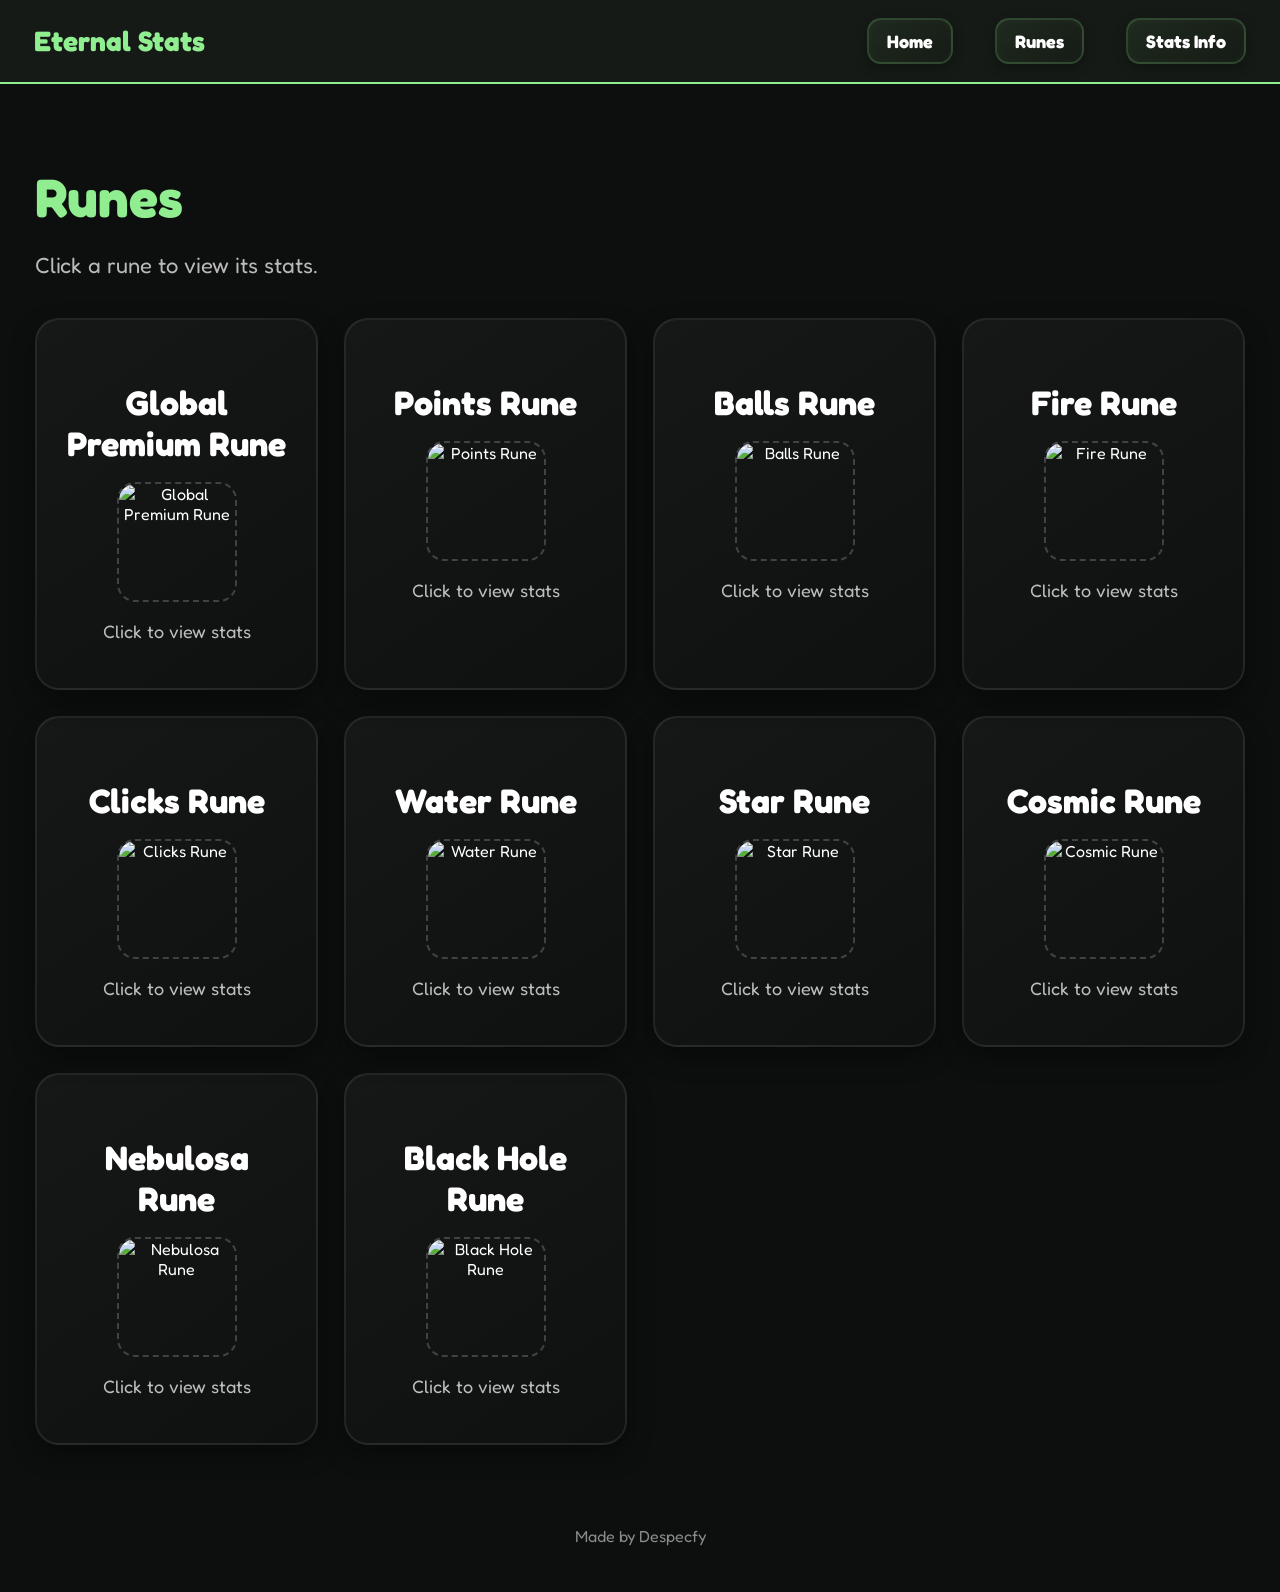
==== runes.html @ 2cad55cd "Update runes.html" ====
<!DOCTYPE html>
<html lang="en">
<head>
  <meta charset="UTF-8">
  <title>Eternal Stats Runes</title>
  <link href="https://fonts.googleapis.com/css2?family=Fredoka:wght@500;600;700;800;900&display=swap" rel="stylesheet">
  <link rel="stylesheet" href="style.css">
</head>
<body>

<header class="topbar">
  <h1>Eternal Stats</h1>
  <nav class="nav-buttons">
  <a href="index.html">Home</a>
  <a href="runes.html">Runes</a>
  <a href="stats-info.html">Stats Info</a>
</nav>
</header>

<section class="page">
  <h2>Runes</h2>
  <p>Click a rune to view its stats.</p>

  <div class="rune-grid" id="runeGrid"></div>
</section>

<div id="popup" class="popup">
  <div class="popup-box">
    <button onclick="closeRune()">×</button>
    <h2 id="popup-title">Rune</h2>

    <div class="stats-grid" id="statsGrid"></div>
  </div>
</div>

<script>
const runes = [
  { name: "Global Premium Rune" },
  { name: "Points Rune" },
  { name: "Balls Rune" },
  { name: "Fire Rune" },
  { name: "Clicks Rune" },
  { name: "Water Rune" },
  { name: "Star Rune" },
  { name: "Cosmic Rune" },
  { name: "Nebulosa Rune" },
  { name: "Black Hole Rune" },
];

const runeData = {
  1: [
  { name: "Gilded Spark", chance: "1 in 1", owned: "INF", color: "#c8c08f", stats: [["xINF","Exp"],["xINF","Points"]] },

  { name: "Royal Seal", chance: "1 in 10", owned: "INF", color: "#97c48f", stats: [["xINF","Balls"],["xINF","Exp"],["xINF","Points"]] },

  { name: "Velvet Pass", chance: "1 in 55", owned: "Rune Luck Maxed at 100 Runes", color: "#c79ac7", stats: [["xINF","Balls"],["xINF","Exp"],["xINF","Points"],["x1.5","Rune Luck"]] },

  { name: "Sovereign Crest", chance: "1 in 750", owned: "Rune Bulk/Luck Maxed at 134 Runes", color: "#7d96c9", stats: [["xINF","Exp"],["x3","Rune Bulk"],["x3","Rune Luck"]] },

  { name: "Imperial Vault", chance: "1 in 2.5k", owned: "Rune Bulk/Luck Maxed at 40 Runes", color: "#c9bd45", stats: [["x3","Rune Bulk"],["x3","Rune Luck"]] },

  { name: "Eternal Patron", chance: "1 in 10k", owned: "Rune Bulk/Luck Maxed at 27", color: "#c93d3d", stats: [["x5","Rune Bulk"],["+3","Rune Clone"],["x5","Rune Luck"],["x1.5","Rune Speed"]] }
],
  
  2: [
    { name: "Point Prism", chance: "1 in 2", owned: "Maxed at 2k Runes", color: "#c9b987", stats: [["x5","Exp"],["x5","Points"]] },
    { name: "Score Core", chance: "1 in 50", owned: "Maxed at 1.7k Runes", color: "#78c47a", stats: [["x6","Exp"],["x6","Points"]] },
    { name: "Pulse Token", chance: "1 in 200", owned: "Maxed at 1.5k Runes", color: "#6799c9", stats: [["x2","Balls"],["x7","Exp"],["x7","Points"]] },
    { name: "Mind Shard", chance: "1 in 1k", owned: "Maxed at 1.4k Runes", color: "#a961c9", stats: [["x3","Balls"],["x8","Exp"],["x8","Points"]] },
    { name: "Echo Point", chance: "1 in 5k", owned: "Maxed at 3k Runes", color: "#c9bd45", stats: [["x4","Balls"],["x10","Exp"],["x10","Points"]] },
    { name: "Apex Counter", chance: "1 in 75k", owned: "Maxed at 10k Runes", color: "#c84ac4", stats: [["x5","Balls"],["x10","Exp"],["x2","Nebulosa"],["x10","Points"],["x4","Rune Bulk"],["x4","Rune Luck"]] },
    { name: "Eternity Prism", chance: "1 in 5Sp", owned: "Maxed at 108M Runes", color: "#76b7cc", stats: [["x250","Exp"],["x1k","Points"],["x10","Rune Bulk"],["x15","Rune Speed"]] }
  ],

  3: [
    { name: "Sphere Seed", chance: "1 in 2", owned: "Maxed at 4k Runes", color: "#c9b987", stats: [["x5","Balls"],["x5","Exp"],["x5","Points"]] },
    { name: "Orbit Core", chance: "1 in 100", owned: "Maxed at 3k Runes", color: "#78c47a", stats: [["x3","Balls"],["x7","Exp"],["x7","Points"]] },
    { name: "Pulse Orb", chance: "1 in 250", owned: "Maxed at 2.4k Runes", color: "#6799c9", stats: [["x4","Balls"],["x8","Exp"],["x8","Points"]] },
    { name: "Nova Marble", chance: "1 in 1k", owned: "Maxed at 2.3k Runes", color: "#a961c9", stats: [["x5","Balls"],["x10","Exp"],["x10","Points"]] },
    { name: "Crown Sphere", chance: "1 in 5k", owned: "Maxed at 2.2k Runes", color: "#c9bd45", stats: [["x6","Balls"],["x12","Exp"],["x2","Fire"],["x12","Points"]] },
    { name: "Infinity Orb", chance: "1 in 750k", owned: "Maxed at 20k Runes", color: "#c84ac4", stats: [["x7","Balls"],["x15","Exp"],["x5","Fire"],["x3","Nebulosa"],["x15","Points"],["x5","Rune Bulk"],["x5","Rune Luck"]] },
    { name: "Omega Sphere", chance: "1 in 100Oc", owned: "Maxed at 63k Runes", color: "#c48ac4", stats: [["x10","Black Hole"],["x10","Cosmic Dust"],["x20","Nebulosa"],["x8","Rarity Bulk"],["x8","Rarity Luck"],["x6","Rarity Speed"],["x4","Rune Bulk"],["x4","Rune Luck"]] }
  ],

  4: [
  { name: "Ember Shard", chance: "1 in 2", owned: "Maxed at 4k Runes", color: "#c9a977", stats: [["x2","Balls"],["x5","Exp"],["x2","Fire"],["x5","Points"]] },

  { name: "Ashen Core", chance: "1 in 100", owned: "Maxed at 3k Runes", color: "#c7896d", stats: [["x3","Balls"],["x7","Exp"],["x4","Fire"],["x7","Points"]] },

  { name: "Blaze Sigil", chance: "1 in 250", owned: "Maxed at 2.4k Runes", color: "#c96559", stats: [["x4","Balls"],["x8","Exp"],["x5","Fire"],["x8","Points"]] },

  { name: "Cinder Orb", chance: "1 in 1k", owned: "Maxed at 2.3k Runes", color: "#c45050", stats: [["x5","Balls"],["x10","Exp"],["x6","Fire"],["x10","Points"]] },

  { name: "Inferno Crest", chance: "1 in 5k", owned: "Maxed at 2.2k Runes", color: "#c63d3d", stats: [["x6","Balls"],["x12","Exp"],["x7","Fire"],["x12","Points"]] },

  { name: "Phoenix Heart", chance: "1 in 10M", owned: "Maxed at 400k Runes", color: "#c87522", stats: [["x7","Balls"],["x2","Clicks"],["x15","Exp"],["x8","Fire"],["x5","Nebulosa"],["x15","Points"],["x5","Rune Bulk"],["x5","Rune Luck"]] },

  { name: "Everflame Core", chance: "1 in 3No", owned: "Maxed at 63k Runes", color: "#c9bd8f", stats: [["x10","Black Hole"],["x10","Cosmic Dust"],["x20","Nebulosa"],["x8","Rarity Bulk"],["x8","Rarity Luck"],["x6","Rarity Speed"],["x3","Rune Bulk"],["x3","Rune Luck"]] }
],

  5: [
  { name: "Tap Spark", chance: "1 in 2", owned: "Maxed at 4k Runes", color: "#8fc4c9", stats: [["x2","Clicks"],["x5","Exp"],["x5","Points"]] },

  { name: "Rhythm Chip", chance: "1 in 100", owned: "Maxed at 2.5k Runes", color: "#7fb2c9", stats: [["x2","Click Exp"],["x3","Clicks"],["x6","Exp"],["x6","Points"]] },

  { name: "Combo Sigil", chance: "1 in 250", owned: "Maxed at 2k Runes", color: "#7199c9", stats: [["x3","Click Exp"],["x4","Clicks"],["x7","Exp"],["x7","Points"]] },

  { name: "Tempo Core", chance: "1 in 1k", owned: "Maxed at 3k Runes", color: "#7b86c6", stats: [["x4","Click Exp"],["x5","Clicks"],["x10","Exp"],["x10","Points"]] },

  { name: "Echo Trigger", chance: "1 in 5k", owned: "Maxed at 4k Runes", color: "#8a6bc9", stats: [["x5","Click Exp"],["x6","Clicks"],["x10","Exp"],["x10","Points"]] },

  { name: "Infinite Switch", chance: "1 in 200M", owned: "Maxed at 22k Runes", color: "#b164c9", stats: [["x7","Click Exp"],["x7","Clicks"],["x12","Exp"],["x4","Nebulosa"],["x12","Points"],["x2","Rarity Luck"],["x3.2","Rune Bulk"],["x3.2","Rune Luck"]] },

  { name: "Chrono Switch", chance: "1 in 100No", owned: "Maxed at 100k Runes", color: "#c58ac1", stats: [["x10","Click Exp"],["x18","Clicks"],["x15","Exp"],["x5","Nebulosa"],["x15","Points"],["x4","Rarity Luck"],["x4","Rune Bulk"],["x4","Rune Luck"],["x8","Stars"]] }
],

  6: [
  { name: "Droplet Seed", chance: "1 in 2", owned: "Maxed at 4k Runes", color: "#9dc9cf", stats: [["x5","Exp"],["x5","Points"],["x2","Water"]] },

  { name: "Tidal Core", chance: "1 in 100", owned: "Maxed at 2.5k Runes", color: "#7eb4c9", stats: [["x6","Exp"],["x6","Points"],["x3","Water"]] },

  { name: "Mist Sigil", chance: "1 in 250", owned: "Maxed at 2k Runes", color: "#77a7cc", stats: [["x7","Exp"],["x7","Points"],["x4","Water"]] },

  { name: "Current Orb", chance: "1 in 1k", owned: "Maxed at 1.8k Runes", color: "#6791c7", stats: [["x10","Exp"],["x10","Points"],["x5","Water"]] },

  { name: "Abyss Crest", chance: "1 in 5k", owned: "Maxed at 900 Runes", color: "#5b7fd6", stats: [["x10","Exp"],["x10","Points"],["x6","Water"]] },

  { name: "Leviathan Heart", chance: "1 in 5B", owned: "Maxed at 600k Runes", color: "#7878cf", stats: [["x5","Cosmic Dust"],["x13","Exp"],["x5","Nebulosa"],["x12","Points"],["x2","Rarity Bulk"],["x2","Rarity Luck"],["x6","Rune Bulk"],["x6","Rune Luck"],["x5","Water"]] },

  { name: "Timeless Crest", chance: "1 in 500Sp", owned: "Maxed at 225k Runes", color: "#b4d0d1", stats: [["x10","Black Hole"],["x10","Cosmic Dust"],["x20","Nebulosa"],["x8","Rarity Bulk"],["x8","Rarity Luck"],["x6","Rarity Speed"],["x10","Rune Bulk"],["x10","Rune Luck"]] }
],

  7: [
  { name: "Stellar Dust", chance: "1 in 2", owned: "Maxed at 4k Runes", color: "#c9c39f", stats: [["x5","Clicks"],["x5","Exp"],["x5","Stars"],["x5","Water"]] },

  { name: "Nova Fragment", chance: "1 in 250", owned: "Maxed at 2.5k Runes", color: "#c7ad78", stats: [["x6","Clicks"],["x6","Exp"],["x6","Points"],["x6","Stars"],["x6","Water"]] },

  { name: "Galaxy Shard", chance: "1 in 1k", owned: "Maxed at 2k Runes", color: "#a4abc9", stats: [["x7","Clicks"],["x7","Exp"],["x7","Points"],["x7","Stars"],["x7","Water"]] },

  { name: "Supernova Core", chance: "1 in 2k", owned: "Maxed at 1.4k Runes", color: "#c48762", stats: [["x8","Clicks"],["x8","Exp"],["x8","Points"],["x8","Stars"],["x8","Water"]] },

  { name: "Astral Prism", chance: "1 in 6k", owned: "Maxed at 800 Runes", color: "#96b7c9", stats: [["x9","Clicks"],["x9","Exp"],["x9","Points"],["x9","Stars"],["x9","Water"]] },

  { name: "Infinite Constellation", chance: "1 in 100B", owned: "Maxed at 9M Runes", color: "#c56fa4", stats: [["x20","Cosmic Dust"],["x10","Exp"],["x5","Nebulosa"],["x2","Rarity Bulk"],["x2","Rarity Luck"],["x4","Rune Bulk"],["x5","Rune Luck"],["x10","Stars"]] },

  { name: "Epoch Halo", chance: "1 in 10De", owned: "Maxed at 63k Runes", color: "#c8c88f", stats: [["x10","Black Hole"],["x10","Cosmic Dust"],["x20","Nebulosa"],["x8","Rarity Bulk"],["x8","Rarity Luck"],["x6","Rarity Speed"],["x3","Rune Bulk"],["x3","Rune Luck"]] }
],

  8: [
  { name: "Dust Mote", chance: "1 in 2", owned: "Maxed at 400 Runes", color: "#aaa7bf", stats: [["x3","Cosmic Dust"],["x3","Stars"]] },

  { name: "Void Speck", chance: "1 in 500", owned: "Maxed at 300 Runes", color: "#9b91c7", stats: [["x4","Cosmic Dust"],["x4","Points"],["x4","Stars"]] },

  { name: "Gravity Grain", chance: "1 in 2k", owned: "Maxed at 200 Runes", color: "#9082c9", stats: [["x5","Cosmic Dust"],["x5","Exp"],["x5","Stars"]] },

  { name: "Singularity Ash", chance: "1 in 6k", owned: "Maxed at 1k Runes", color: "#7b70c9", stats: [["x6","Cosmic Dust"],["x6","Exp"],["x6","Points"],["x6","Stars"]] },

  { name: "Event Horizon", chance: "1 in 15k", owned: "Maxed at 600 Runes", color: "#655dcc", stats: [["x7","Cosmic Dust"],["x7","Exp"],["x7","Points"],["x7","Stars"]] },

  { name: "Endless Collapse", chance: "1 in 2.5T", owned: "Maxed at 6.4M Runes", color: "#c162c4", stats: [["x20","Cosmic Dust"],["x20","Exp"],["x2","Rarity Bulk"],["x2","Rarity Luck"],["x2","Rarity Speed"],["x5","Rune Bulk"],["x5","Rune Luck"],["x10","Stars"]] },

  { name: "Paradox Veil", chance: "1 in 1UDe", owned: "Maxed at 75k Runes", color: "#c994c9", stats: [["x10","Black Hole"],["x10","Cosmic Dust"],["x20","Nebulosa"],["x8","Rarity Bulk"],["x8","Rarity Luck"],["x6","Rarity Speed"],["x4","Rune Bulk"],["x4","Rune Luck"]] }
],

  9: [
  { name: "Nebula Mist", chance: "1 in 2", owned: "Maxed at 2k Runes", color: "#8fc4c9", stats: [["x3","Cosmic Dust"],["x3","Nebulosa"],["x3","Points"],["x3","Rarity Luck"],["x3","Stars"]] },

  { name: "Cluster Bloom", chance: "1 in 1k", owned: "Maxed at 1.5k Runes", color: "#82b8c9", stats: [["x4","Cosmic Dust"],["x4","Exp"],["x4","Nebulosa"],["x4","Points"],["x4","Rarity Luck"],["x4","Stars"]] },

  { name: "Aurora Veil", chance: "1 in 5k", owned: "Maxed at 1.4k Runes", color: "#7fa7c9", stats: [["x5","Cosmic Dust"],["x5","Exp"],["x5","Nebulosa"],["x5","Points"],["x5","Rarity Bulk"],["x5","Rarity Luck"]] },

  { name: "Galaxy Petal", chance: "1 in 10k", owned: "Maxed at 1k Runes", color: "#8b91c9", stats: [["x6","Cosmic Dust"],["x6","Nebulosa"],["x6","Points"],["x6","Rarity Bulk"],["x6","Rarity Luck"],["x6","Stars"]] },

  { name: "Starseed Crown", chance: "1 in 100k", owned: "Maxed at 6k Runes", color: "#9679c9", stats: [["x7","Nebulosa"],["x7","Rarity Bulk"],["x7","Rarity Luck"],["x7","Stars"]] },

  { name: "Infinite Bloom", chance: "1 in 100T", owned: "Maxed at 9M Runes", color: "#c46cac", stats: [["x2","Black Hole"],["x20","Cosmic Dust"],["x10","Exp"],["x10","Nebulosa"],["x10","Rarity Bulk"],["x10","Rarity Luck"]] },

  { name: "Celestial Bloom", chance: "1 in 100UDe", owned: "Maxed at 75k Runes", color: "#c69abd", stats: [["x10","Black Hole"],["x10","Cosmic Dust"],["x20","Nebulosa"],["x8","Rarity Bulk"],["x8","Rarity Luck"],["x6","Rarity Speed"],["x4","Rune Bulk"],["x4","Rune Luck"]] }
],

  10: [
  { name: "Void Seed", chance: "1 in 1", owned: "Maxed at 2k Runes", color: "#aaa0c2", stats: [["x2","Black Hole"],["x3","Nebulosa"],["x3","Rarity Luck"]] },

  { name: "Gravity Core", chance: "1 in 10M", owned: "Maxed at 3k Runes", color: "#9687c4", stats: [["x2","Black Hole"],["x4","Nebulosa"],["x4","Rarity Luck"]] },

  { name: "Singularity Pulse", chance: "1 in 500M", owned: "Maxed at 4k Runes", color: "#8576c6", stats: [["x5","Black Hole"],["x5","Nebulosa"],["x3","Rarity Bulk"],["x3","Rarity Luck"]] },

  { name: "Event Crest", chance: "1 in 10B", owned: "Maxed at 90k Runes", color: "#7567c5", stats: [["x10","Black Hole"],["x6","Nebulosa"],["x5","Rarity Bulk"],["x5","Rarity Luck"]] },

  { name: "Abyssal Maw", chance: "1 in 25Qd", owned: "Maxed at 200k Runes", color: "#6658c8", stats: [["x7","Black Hole"],["x7","Nebulosa"],["x5","Rarity Bulk"],["x5","Rarity Luck"],["x2","Rarity Speed"],["x2","Rune Luck"]] },

  { name: "Infinite Rift", chance: "1 in 750Qd", owned: "Maxed at 150k Runes", color: "#c070c7", stats: [["x20","Black Hole"],["x15","Cosmic Dust"],["x15","Nebulosa"],["x10","Rarity Bulk"],["x10","Rarity Luck"],["x5","Rarity Speed"],["x4","Rune Bulk"],["x4","Rune Luck"]] },

  { name: "Oblivion Crown", chance: "1 in 1Sx", owned: "Maxed at 40B Runes", color: "#b9a9c8", stats: [["x1k","Black Hole"],["x1M","Cosmic Dust"],["x10","Rarity Bulk"],["x15","Rarity Luck"],["x10","Rarity Speed"],["x25","Rune Bulk"],["x25","Rune Luck"],["x25","Rune Speed"]] }
],
};

const runeGrid = document.getElementById("runeGrid");

runes.forEach((rune, index) => {
  const number = index + 1;

  runeGrid.innerHTML += `
    <div class="rune-card" onclick="openRune('${rune.name}', ${number})">
      <h3>${rune.name}</h3>
      <img class="rune-preview" src="images/rune${number}.png" alt="${rune.name}">
      <p>Click to view stats</p>
    </div>
  `;
});

function openRune(name, number) {
  document.getElementById("popup-title").textContent = name;

  const statsGrid = document.getElementById("statsGrid");
  statsGrid.innerHTML = "";

  if (runeData[number]) {
    runeData[number].forEach(card => {
      let statsHTML = "";

      card.stats.forEach(stat => {
        statsHTML += `
          <div class="stat-line">
            <span class="multi">${stat[0]}</span>
            <span class="${getStatClass(stat[1])}">${stat[1]}</span>
            <span class="max">[Max]</span>
          </div>
        `;
      });

      const compactClass = card.stats.length >= 7 ? " compact-card" : "";

      statsGrid.innerHTML += `
        <div class="custom-stat-card${compactClass}" style="background:${card.color};">
          <h3>${card.name}</h3>
          <h4>[${card.chance}]</h4>
          <h4>${card.owned}</h4>
          <div class="card-line"></div>
          ${statsHTML}
        </div>
      `;
    });
  } else {
    for (let i = 1; i <= 7; i++) {
      statsGrid.innerHTML += `
        <div class="stat-picture">
          <img src="images/rune${number}-stat${i}.png" alt="${name} stat ${i}">
        </div>
      `;
    }
  }

  document.getElementById("popup").style.display = "flex";
}

function getStatClass(stat) {
  if (stat === "Exp") return "exp";
  if (stat === "Points") return "points";
  if (stat === "Balls") return "balls";
  if (stat === "Fire") return "fire";
  if (stat === "Nebulosa") return "nebulosa";
  if (stat === "Rune Bulk") return "rune-bulk";
  if (stat === "Rune Luck") return "rune-luck";
  if (stat === "Rune Speed") return "rune-speed";
  if (stat === "Black Hole") return "black-hole";
  if (stat === "Cosmic Dust") return "cosmic-dust";
  if (stat === "Rarity Bulk") return "rarity-bulk";
  if (stat === "Rarity Luck") return "rarity-luck";
  if (stat === "Rarity Speed") return "rarity-speed";
  if (stat === "Clicks") return "clicks";
  if (stat === "Click Exp") return "click-exp";
  if (stat === "Stars") return "stars";
  if (stat === "Water") return "water";
  if (stat === "Stars") return "stars";
  if (stat === "Rune Clone") return "rune-clone";
  return "";
}

function closeRune() {
  document.getElementById("popup").style.display = "none";
}
</script>

<footer>
  <p>Made by Despecfy</p>
</footer>

</body>
</html>
---- style.css ----
:root {
  --main: #90EE90;
  --main-dark: #4fbf65;
  --main-glow: rgba(144, 238, 144, 0.35);
}

* {
  box-sizing: border-box;
}

body {
  margin: 0;
  font-family: 'Fredoka', Arial, sans-serif;
  background: #0c0f0d;
  color: white;
}

.topbar {
  background: #151a16;
  border-bottom: 2px solid var(--main);
  padding: 18px 34px;
  display: flex;
  justify-content: space-between;
  align-items: center;
}

.topbar h1 {
  margin: 0;
  color: var(--main);
  font-size: 28px;
  font-weight: 800;
}

nav a {
  color: white;
  text-decoration: none;
  margin-left: 28px;
  font-weight: 800;
  transition: 0.15s;
}

nav a:hover {
  color: var(--main);
}

.home-page {
  min-height: calc(100vh - 130px);
  display: flex;
  align-items: center;
  justify-content: center;
  padding: 40px 20px;
}

.home-box {
  width: 780px;
  max-width: 92vw;
  text-align: center;
  padding: 65px 40px;

  background:
    radial-gradient(circle at top, rgba(144,238,144,0.22), transparent 45%),
    linear-gradient(145deg, #202820, #101410);

  border: 3px solid var(--main);
  border-radius: 32px;

  box-shadow:
    0 0 35px var(--main-glow),
    0 20px 60px rgba(0,0,0,0.55);
}

.home-box h2 {
  font-size: 72px;
  margin: 0 0 15px;
  color: var(--main);
  font-weight: 900;
}

.home-box p {
  font-size: 22px;
  color: #d6d6d6;
  margin-bottom: 45px;
}

.home-buttons-row {
  display: flex;
  justify-content: center;
  gap: 24px;
  flex-wrap: wrap;
}

.runes-button {
  display: inline-block;
  text-decoration: none;
  background: linear-gradient(180deg, #baffba, #90EE90);
  color: #071007;
  font-size: 30px;
  font-weight: 900;
  letter-spacing: 1px;
  padding: 22px 70px;
  border-radius: 24px;
  border: 3px solid rgba(255,255,255,0.35);
  box-shadow:
    0 9px 0 var(--main-dark),
    0 0 30px var(--main-glow);
  transition: 0.18s;
}

.runes-button:hover {
  transform: translateY(-5px) scale(1.05);
  box-shadow:
    0 14px 0 var(--main-dark),
    0 0 45px var(--main-glow);
}

.runes-button:active {
  transform: translateY(4px) scale(0.98);
  box-shadow:
    0 4px 0 var(--main-dark),
    0 0 25px var(--main-glow);
}

.page {
  padding: 35px;
}

.page h2 {
  font-size: 54px;
  margin-bottom: 10px;
  color: var(--main);
}

.page p {
  color: #b9b9b9;
  font-size: 22px;
}

.rune-grid {
  display: grid;
  grid-template-columns: repeat(auto-fit, minmax(240px, 1fr));
  gap: 26px;
  margin-top: 40px;
}

.rune-card {
  background: linear-gradient(145deg, rgba(255,255,255,0.04), rgba(255,255,255,0.01));
  border: 2px solid rgba(255,255,255,0.08);
  border-radius: 24px;
  padding: 28px;
  text-align: center;
  cursor: pointer;
  transition: 0.2s;
  box-shadow: 0 10px 25px rgba(0,0,0,0.35);
}

.rune-card:hover {
  transform: translateY(-4px) scale(1.02);
  border-color: var(--main);
  box-shadow: 0 0 25px var(--main-glow);
}

.rune-card h3 {
  font-size: 34px;
  margin-bottom: 18px;
}

.rune-preview {
  width: 120px;
  height: 120px;
  object-fit: cover;
  border-radius: 18px;
  margin: 0 auto 18px auto;
  display: block;
  border: 2px dashed rgba(255,255,255,0.2);
}

.rune-card p {
  font-size: 18px;
  color: #bdbdbd;
}

.popup {
  position: fixed;
  inset: 0;
  background: rgba(0,0,0,0.8);
  display: none;
  justify-content: center;
  align-items: center;
  z-index: 999;
}

.popup-box {
  width: 980px;
  max-width: 92vw;
  max-height: 82vh;
  overflow-y: auto;

  background:
    radial-gradient(circle at top, #2a2f2a, #171d18);

  border: 2px solid var(--main);
  border-radius: 28px;
  padding: 26px;

  box-shadow:
    0 0 40px var(--main-glow),
    0 0 120px rgba(0,0,0,0.7);
}

.popup-box button {
  position: absolute;
  right: 22px;
  top: 18px;
  background: rgba(255,255,255,0.06);
  border: none;
  color: white;
  width: 48px;
  height: 48px;
  border-radius: 50%;
  font-size: 30px;
  cursor: pointer;
}

#popup-title {
  font-size: 52px;
  margin-bottom: 24px;
  color: white;
  font-weight: 900;
  -webkit-text-stroke: 5px black;
  paint-order: stroke fill;
}

.stats-grid {
  display: grid;
  grid-template-columns: repeat(4, 1fr);
  gap: 18px;
  margin-top: 20px;
}

.custom-stat-card {
  min-height: 340px;
  border-radius: 24px;
  padding: 20px;
  text-align: center;
  position: relative;
  overflow: hidden;
  border: 2px solid rgba(255,255,255,0.28);
  box-shadow:
    inset 0 0 80px rgba(255,255,255,0.08),
    0 10px 30px rgba(0,0,0,0.45);
}

.custom-stat-card h3 {
  margin: 0;
  font-size: 26px;
  font-weight: 900;
  color: white;
  -webkit-text-stroke: 4px black;
  paint-order: stroke fill;
}

.custom-stat-card h4 {
  margin: 6px 0;
  font-size: 18px;
  font-weight: 900;
  color: white;
  -webkit-text-stroke: 3px black;
  paint-order: stroke fill;
}

.card-line {
  height: 3px;
  width: 92%;
  margin: 14px auto 18px auto;
  border-radius: 999px;
  background: rgba(255,255,255,0.4);
}

.stat-line {
  font-size: 17px;
  font-weight: 900;
  margin: 2px 0;
  line-height: 1.15;
  -webkit-text-stroke: 2px black;
  paint-order: stroke fill;
}

.multi { color: white; }
.max { color: #00d9ff; }
.exp { color: #355dff; }
.points { color: #b22fff; }
.balls { color: #ffe600; }
.nebulosa { color: #ff7a00; }
.rune-bulk { color: #ff2f2f; }
.rune-luck { color: #00ff4c; }
.rune-speed { color: #00bfff; }
.fire { color: #ff3b13; }
.black-hole { color: #2020ff; }
.cosmic-dust { color: #6d6d6d; }
.rarity-bulk { color: #ff3333; }
.rarity-luck { color: #00ff44; }
.rarity-speed { color: #00eaff; }
.clicks { color: #00c8ff; }
.click-exp { color: #9569ff; }
.stars { color: #ffe59a; }
.water { color: #4db8ff; }
.rune-clone { color: #2f6fff; }

.compact-card .stat-line {
  font-size: 15px;
  margin: 1px 0;
}

.compact-card h3 {
  font-size: 23px;
}

.compact-card h4 {
  font-size: 16px;
  margin: 4px 0;
}

.stats-info-page {
  min-height: calc(100vh - 130px);
  padding: 45px 20px;
  display: flex;
  justify-content: center;
}

.stats-info-box {
  width: 1100px;
  max-width: 94vw;
  padding: 36px;

  background:
    radial-gradient(circle at top, rgba(144,238,144,0.16), transparent 45%),
    linear-gradient(145deg, #202820, #101410);

  border: 2px solid rgba(144,238,144,0.65);
  border-radius: 28px;

  box-shadow:
    0 0 35px var(--main-glow),
    0 20px 60px rgba(0,0,0,0.5);
}

.stats-info-box h2 {
  font-size: 56px;
  margin: 0;
  color: var(--main);
  font-weight: 900;
}

.stats-info-subtitle {
  color: #cfcfcf;
  font-size: 20px;
  margin-bottom: 25px;
}

.info-search {
  width: 100%;
  padding: 18px 22px;
  margin-bottom: 28px;
  border: 3px solid rgba(144,238,144,0.55);
  border-radius: 22px;
  background: linear-gradient(145deg, #161b18, #0e120f);
  color: white;
  font-size: 20px;
  outline: none;
  box-shadow:
    inset 0 0 18px rgba(144,238,144,0.08),
    0 0 25px rgba(144,238,144,0.18);
}

.info-search:focus {
  border-color: var(--main);
  box-shadow:
    0 0 35px var(--main-glow),
    inset 0 0 20px rgba(144,238,144,0.12);
}

.info-section {
  background: rgba(255,255,255,0.04);
  border: 1px solid rgba(255,255,255,0.08);
  border-left: 6px solid var(--main);
  border-radius: 20px;
  padding: 22px;
  margin-bottom: 18px;
}

.info-section h3 {
  color: var(--main);
  font-size: 32px;
  margin: 0 0 14px;
  font-weight: 900;
}

.info-section p {
  color: #e0e0e0;
  font-size: 18px;
  line-height: 1.55;
  background: rgba(255,255,255,0.035);
  border-radius: 14px;
  padding: 12px 14px;
  margin: 10px 0;
}

mark {
  background: var(--main);
  color: #071007;
  padding: 1px 5px;
  border-radius: 6px;
  font-weight: 900;
}

footer {
  text-align: center;
  padding: 30px;
  color: #8b8b8b;
}

@media (max-width: 900px) {
  .stats-grid {
    grid-template-columns: repeat(2, 1fr);
  }

  .home-box h2 {
    font-size: 48px;
  }
}

.nav-buttons {
  display: flex;
  align-items: center;
  gap: 14px;
}

.nav-buttons a {
  text-decoration: none;
  color: white;

  font-family: 'Fredoka', sans-serif;
  font-size: 18px;
  font-weight: 700;

  padding: 10px 18px;

  background: linear-gradient(145deg, #1f2a1f, #151b15);

  border: 2px solid rgba(144,238,144,0.18);
  border-radius: 14px;

  box-shadow:
    inset 0 0 10px rgba(255,255,255,0.03),
    0 4px 12px rgba(0,0,0,0.25);

  transition: 0.16s;
}

.nav-buttons a:hover {
  color: #071007;

  background: linear-gradient(145deg, #a9f7a9, #90EE90);

  border-color: #90EE90;

  transform: translateY(-2px);

  box-shadow:
    0 0 20px rgba(144,238,144,0.35),
    0 8px 20px rgba(0,0,0,0.3);
}

.nav-buttons a:active {
  transform: scale(0.97);
}
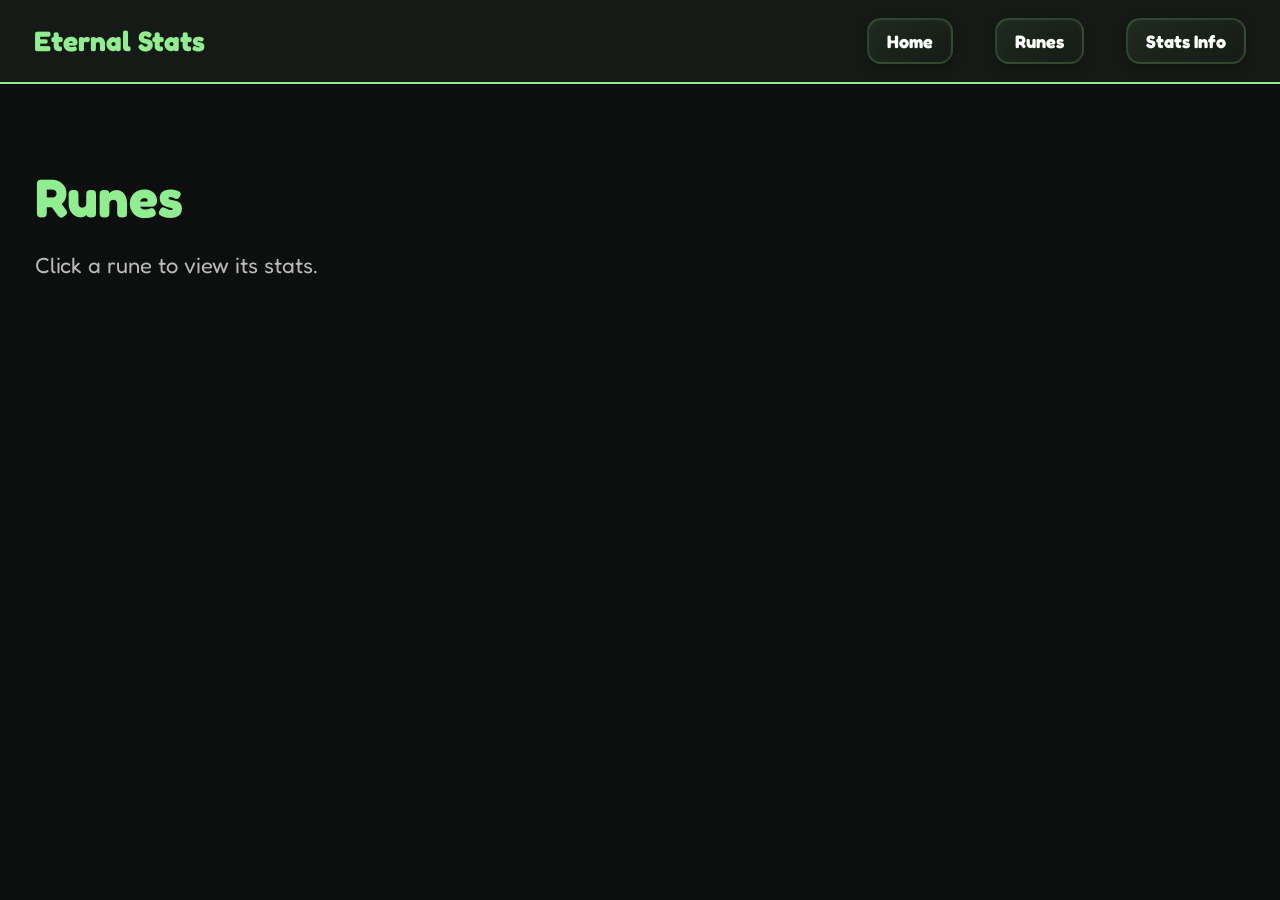
==== commit 91cd059e: "Update runes.html" ====
--- a/runes.html
+++ b/runes.html
@@ -234,7 +234,21 @@
       statsGrid.innerHTML += `
         <div class="custom-stat-card${compactClass}" style="background:${card.color};">
           <h3>${card.name}</h3>
-          <h4>[${card.chance}]</h4>
+          <div class="chance-wrapper">
+  <h4 class="base-chance">[${card.chance}]</h4>
+
+  ${number !== 1 ? `
+    <div class="luck-calc">
+      <input 
+        type="text" 
+        placeholder="Your Luck" 
+        class="luck-input"
+        oninput="updateChance(this, '${card.chance}')"
+      >
+      <div class="luck-result">1 in ???</div>
+    </div>
+  ` : ""}
+</div>
           <h4>${card.owned}</h4>
           <div class="card-line"></div>
           ${statsHTML}
@@ -280,7 +294,106 @@
 function closeRune() {
   document.getElementById("popup").style.display = "none";
 }
-</script>
+
+const suffixes = {
+  k: 1e3,
+  M: 1e6,
+  B: 1e9,
+  T: 1e12,
+  Qd: 1e15,
+  Qn: 1e18,
+  Sx: 1e21,
+  Sp: 1e24,
+  Oc: 1e27,
+  No: 1e30,
+  De: 1e33,
+  Ude: 1e36,
+  DDe: 1e39,
+  TDe: 1e42,
+  QdDe: 1e45,
+  QnDe: 1e48,
+  SxDe: 1e51,
+  SpDe: 1e54,
+  OcDe: 1e57,
+  NoDe: 1e60,
+  Vt: 1e63,
+  UVt: 1e66,
+  DVt: 1e69,
+  TVt: 1e72,
+  QdVt: 1e75,
+  QnVt: 1e78,
+  SxVt: 1e81,
+  SpVt: 1e84,
+  OcVt: 1e87,
+  NoVt: 1e90,
+  Tg: 1e93,
+  Utg: 1e96
+};
+
+function parseNumber(input) {
+  input = input.trim();
+
+  const match = input.match(/^([\d.]+)\s*([a-zA-Z]+)?$/);
+
+  if (!match) return 0;
+
+  const number = parseFloat(match[1]);
+  const suffix = match[2];
+
+  if (!suffix) return number;
+
+  return number * (suffixes[suffix] || 1);
+}
+
+function parseChance(chanceText) {
+  return parseNumber(
+    chanceText
+      .replace("1 in ", "")
+      .replace("[", "")
+      .replace("]", "")
+  );
+}
+
+function formatChance(num) {
+  if (num <= 1) return "1";
+
+  const entries = Object.entries(suffixes).reverse();
+
+  for (const [suffix, value] of entries) {
+    if (num >= value) {
+      return (
+        (num / value)
+          .toFixed(2)
+          .replace(/\.00$/, "") + suffix
+      );
+    }
+  }
+
+  return Math.floor(num).toString();
+}
+
+function updateChance(input, baseChanceText) {
+  const luck = parseNumber(input.value);
+
+  const result =
+    input.parentElement.querySelector(".luck-result");
+
+  if (!luck || luck <= 0) {
+    result.textContent = "1 in ???";
+    return;
+  }
+
+  const baseChance = parseChance(baseChanceText);
+
+  let finalChance = baseChance / luck;
+
+  if (finalChance < 1) {
+    finalChance = 1;
+  }
+
+  result.textContent =
+    "1 in " + formatChance(finalChance);
+}
 
 <footer>
   <p>Made by Despecfy</p>
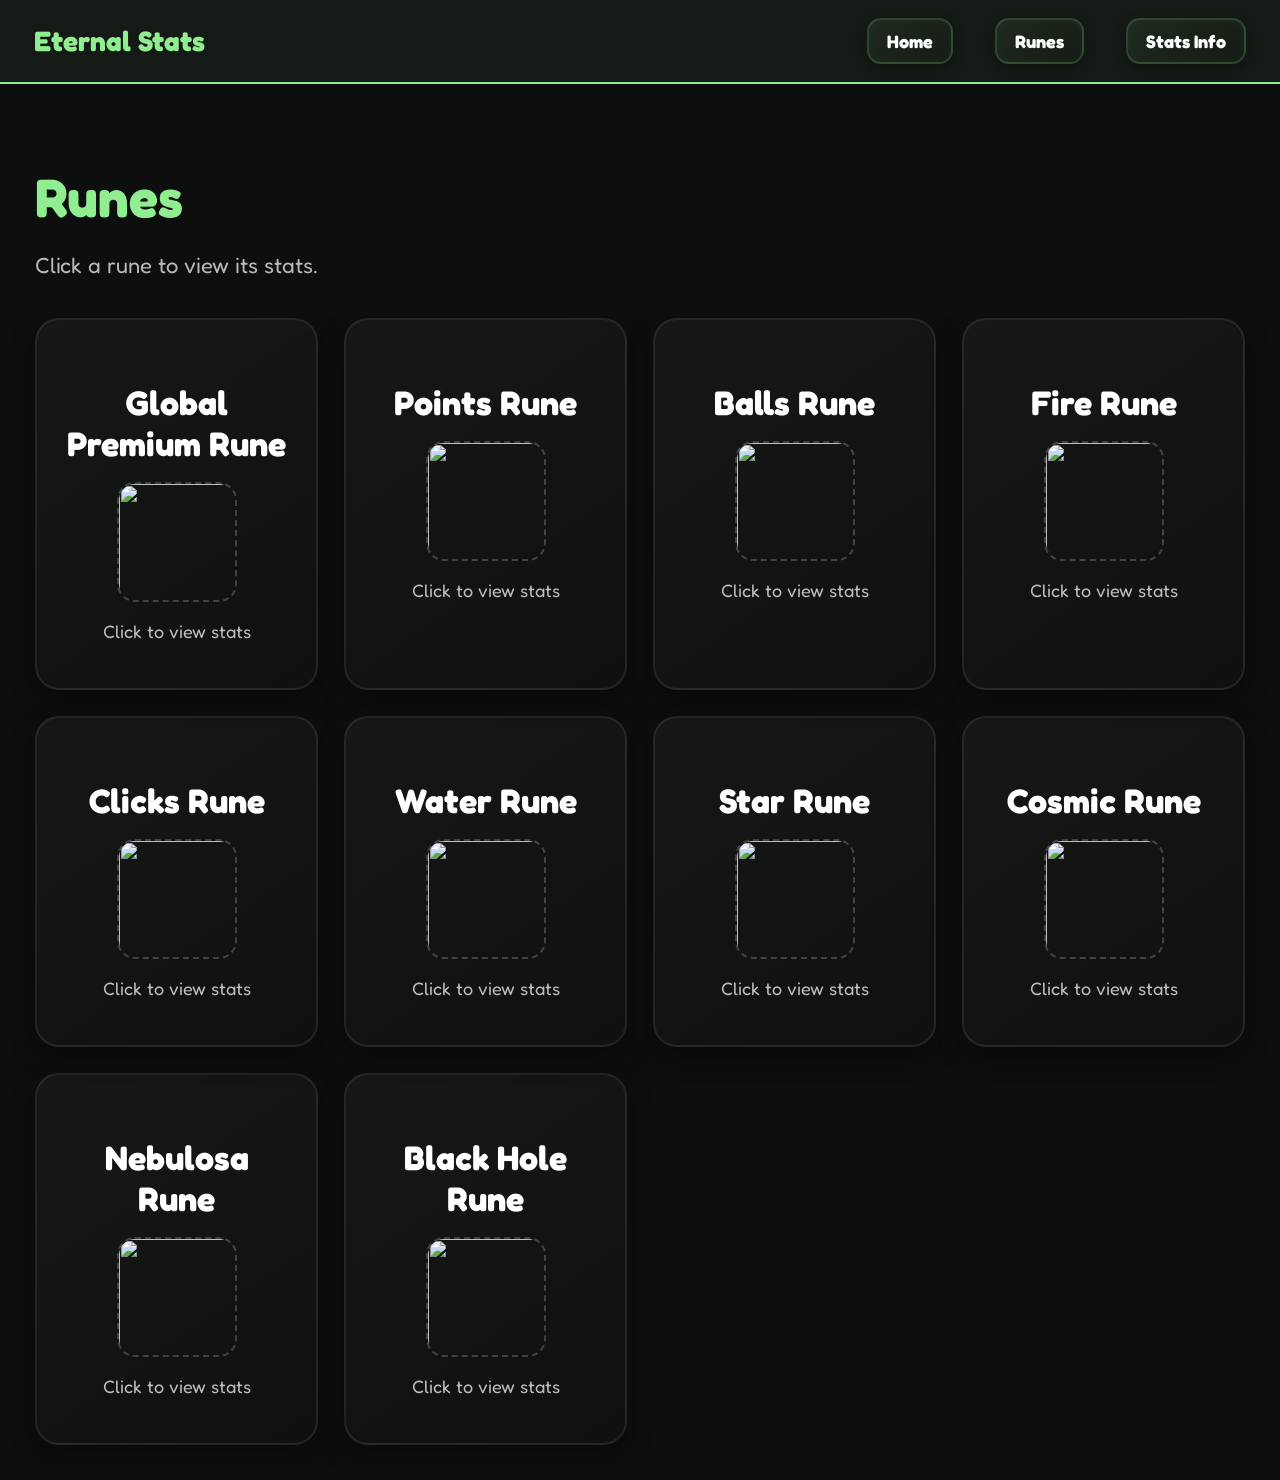
==== commit e21310fa: "Update runes.html" ====
--- a/runes.html
+++ b/runes.html
@@ -2,293 +2,249 @@
 <html lang="en">
 <head>
   <meta charset="UTF-8">
-  <title>Eternal Stats Runes</title>
+  <meta name="viewport" content="width=device-width, initial-scale=1.0">
+
+  <title>Eternal Stats - Runes</title>
+
   <link href="https://fonts.googleapis.com/css2?family=Fredoka:wght@500;600;700;800;900&display=swap" rel="stylesheet">
+
   <link rel="stylesheet" href="style.css">
 </head>
+
 <body>
 
 <header class="topbar">
   <h1>Eternal Stats</h1>
+
   <nav class="nav-buttons">
-  <a href="index.html">Home</a>
-  <a href="runes.html">Runes</a>
-  <a href="stats-info.html">Stats Info</a>
-</nav>
+    <a href="index.html">Home</a>
+    <a href="runes.html">Runes</a>
+    <a href="stats-info.html">Stats Info</a>
+  </nav>
 </header>
 
 <section class="page">
   <h2>Runes</h2>
   <p>Click a rune to view its stats.</p>
 
-  <div class="rune-grid" id="runeGrid"></div>
+  <div class="rune-grid">
+
+    <div class="rune-card" onclick="openRune(1)">
+      <h3>Global Premium Rune</h3>
+      <img class="rune-preview" src="images/runes/globalpremium.png">
+      <p>Click to view stats</p>
+    </div>
+
+    <div class="rune-card" onclick="openRune(2)">
+      <h3>Points Rune</h3>
+      <img class="rune-preview" src="images/runes/points.png">
+      <p>Click to view stats</p>
+    </div>
+
+    <div class="rune-card" onclick="openRune(3)">
+      <h3>Balls Rune</h3>
+      <img class="rune-preview" src="images/runes/balls.png">
+      <p>Click to view stats</p>
+    </div>
+
+    <div class="rune-card" onclick="openRune(4)">
+      <h3>Fire Rune</h3>
+      <img class="rune-preview" src="images/runes/fire.png">
+      <p>Click to view stats</p>
+    </div>
+
+    <div class="rune-card" onclick="openRune(5)">
+      <h3>Clicks Rune</h3>
+      <img class="rune-preview" src="images/runes/clicks.png">
+      <p>Click to view stats</p>
+    </div>
+
+    <div class="rune-card" onclick="openRune(6)">
+      <h3>Water Rune</h3>
+      <img class="rune-preview" src="images/runes/water.png">
+      <p>Click to view stats</p>
+    </div>
+
+    <div class="rune-card" onclick="openRune(7)">
+      <h3>Star Rune</h3>
+      <img class="rune-preview" src="images/runes/star.png">
+      <p>Click to view stats</p>
+    </div>
+
+    <div class="rune-card" onclick="openRune(8)">
+      <h3>Cosmic Rune</h3>
+      <img class="rune-preview" src="images/runes/cosmic.png">
+      <p>Click to view stats</p>
+    </div>
+
+    <div class="rune-card" onclick="openRune(9)">
+      <h3>Nebulosa Rune</h3>
+      <img class="rune-preview" src="images/runes/nebulosa.png">
+      <p>Click to view stats</p>
+    </div>
+
+    <div class="rune-card" onclick="openRune(10)">
+      <h3>Black Hole Rune</h3>
+      <img class="rune-preview" src="images/runes/blackhole.png">
+      <p>Click to view stats</p>
+    </div>
+
+  </div>
 </section>
 
-<div id="popup" class="popup">
+<div class="popup" id="popup">
   <div class="popup-box">
+
     <button onclick="closeRune()">×</button>
-    <h2 id="popup-title">Rune</h2>
-
-    <div class="stats-grid" id="statsGrid"></div>
+
+    <h2 id="popup-title"></h2>
+
+    <div class="stats-grid" id="popup-content"></div>
+
   </div>
 </div>
 
 <script>
-const runes = [
-  { name: "Global Premium Rune" },
-  { name: "Points Rune" },
-  { name: "Balls Rune" },
-  { name: "Fire Rune" },
-  { name: "Clicks Rune" },
-  { name: "Water Rune" },
-  { name: "Star Rune" },
-  { name: "Cosmic Rune" },
-  { name: "Nebulosa Rune" },
-  { name: "Black Hole Rune" },
-];
 
 const runeData = {
-  1: [
-  { name: "Gilded Spark", chance: "1 in 1", owned: "INF", color: "#c8c08f", stats: [["xINF","Exp"],["xINF","Points"]] },
-
-  { name: "Royal Seal", chance: "1 in 10", owned: "INF", color: "#97c48f", stats: [["xINF","Balls"],["xINF","Exp"],["xINF","Points"]] },
-
-  { name: "Velvet Pass", chance: "1 in 55", owned: "Rune Luck Maxed at 100 Runes", color: "#c79ac7", stats: [["xINF","Balls"],["xINF","Exp"],["xINF","Points"],["x1.5","Rune Luck"]] },
-
-  { name: "Sovereign Crest", chance: "1 in 750", owned: "Rune Bulk/Luck Maxed at 134 Runes", color: "#7d96c9", stats: [["xINF","Exp"],["x3","Rune Bulk"],["x3","Rune Luck"]] },
-
-  { name: "Imperial Vault", chance: "1 in 2.5k", owned: "Rune Bulk/Luck Maxed at 40 Runes", color: "#c9bd45", stats: [["x3","Rune Bulk"],["x3","Rune Luck"]] },
-
-  { name: "Eternal Patron", chance: "1 in 10k", owned: "Rune Bulk/Luck Maxed at 27", color: "#c93d3d", stats: [["x5","Rune Bulk"],["+3","Rune Clone"],["x5","Rune Luck"],["x1.5","Rune Speed"]] }
-],
-  
-  2: [
-    { name: "Point Prism", chance: "1 in 2", owned: "Maxed at 2k Runes", color: "#c9b987", stats: [["x5","Exp"],["x5","Points"]] },
-    { name: "Score Core", chance: "1 in 50", owned: "Maxed at 1.7k Runes", color: "#78c47a", stats: [["x6","Exp"],["x6","Points"]] },
-    { name: "Pulse Token", chance: "1 in 200", owned: "Maxed at 1.5k Runes", color: "#6799c9", stats: [["x2","Balls"],["x7","Exp"],["x7","Points"]] },
-    { name: "Mind Shard", chance: "1 in 1k", owned: "Maxed at 1.4k Runes", color: "#a961c9", stats: [["x3","Balls"],["x8","Exp"],["x8","Points"]] },
-    { name: "Echo Point", chance: "1 in 5k", owned: "Maxed at 3k Runes", color: "#c9bd45", stats: [["x4","Balls"],["x10","Exp"],["x10","Points"]] },
-    { name: "Apex Counter", chance: "1 in 75k", owned: "Maxed at 10k Runes", color: "#c84ac4", stats: [["x5","Balls"],["x10","Exp"],["x2","Nebulosa"],["x10","Points"],["x4","Rune Bulk"],["x4","Rune Luck"]] },
-    { name: "Eternity Prism", chance: "1 in 5Sp", owned: "Maxed at 108M Runes", color: "#76b7cc", stats: [["x250","Exp"],["x1k","Points"],["x10","Rune Bulk"],["x15","Rune Speed"]] }
-  ],
-
-  3: [
-    { name: "Sphere Seed", chance: "1 in 2", owned: "Maxed at 4k Runes", color: "#c9b987", stats: [["x5","Balls"],["x5","Exp"],["x5","Points"]] },
-    { name: "Orbit Core", chance: "1 in 100", owned: "Maxed at 3k Runes", color: "#78c47a", stats: [["x3","Balls"],["x7","Exp"],["x7","Points"]] },
-    { name: "Pulse Orb", chance: "1 in 250", owned: "Maxed at 2.4k Runes", color: "#6799c9", stats: [["x4","Balls"],["x8","Exp"],["x8","Points"]] },
-    { name: "Nova Marble", chance: "1 in 1k", owned: "Maxed at 2.3k Runes", color: "#a961c9", stats: [["x5","Balls"],["x10","Exp"],["x10","Points"]] },
-    { name: "Crown Sphere", chance: "1 in 5k", owned: "Maxed at 2.2k Runes", color: "#c9bd45", stats: [["x6","Balls"],["x12","Exp"],["x2","Fire"],["x12","Points"]] },
-    { name: "Infinity Orb", chance: "1 in 750k", owned: "Maxed at 20k Runes", color: "#c84ac4", stats: [["x7","Balls"],["x15","Exp"],["x5","Fire"],["x3","Nebulosa"],["x15","Points"],["x5","Rune Bulk"],["x5","Rune Luck"]] },
-    { name: "Omega Sphere", chance: "1 in 100Oc", owned: "Maxed at 63k Runes", color: "#c48ac4", stats: [["x10","Black Hole"],["x10","Cosmic Dust"],["x20","Nebulosa"],["x8","Rarity Bulk"],["x8","Rarity Luck"],["x6","Rarity Speed"],["x4","Rune Bulk"],["x4","Rune Luck"]] }
-  ],
-
-  4: [
-  { name: "Ember Shard", chance: "1 in 2", owned: "Maxed at 4k Runes", color: "#c9a977", stats: [["x2","Balls"],["x5","Exp"],["x2","Fire"],["x5","Points"]] },
-
-  { name: "Ashen Core", chance: "1 in 100", owned: "Maxed at 3k Runes", color: "#c7896d", stats: [["x3","Balls"],["x7","Exp"],["x4","Fire"],["x7","Points"]] },
-
-  { name: "Blaze Sigil", chance: "1 in 250", owned: "Maxed at 2.4k Runes", color: "#c96559", stats: [["x4","Balls"],["x8","Exp"],["x5","Fire"],["x8","Points"]] },
-
-  { name: "Cinder Orb", chance: "1 in 1k", owned: "Maxed at 2.3k Runes", color: "#c45050", stats: [["x5","Balls"],["x10","Exp"],["x6","Fire"],["x10","Points"]] },
-
-  { name: "Inferno Crest", chance: "1 in 5k", owned: "Maxed at 2.2k Runes", color: "#c63d3d", stats: [["x6","Balls"],["x12","Exp"],["x7","Fire"],["x12","Points"]] },
-
-  { name: "Phoenix Heart", chance: "1 in 10M", owned: "Maxed at 400k Runes", color: "#c87522", stats: [["x7","Balls"],["x2","Clicks"],["x15","Exp"],["x8","Fire"],["x5","Nebulosa"],["x15","Points"],["x5","Rune Bulk"],["x5","Rune Luck"]] },
-
-  { name: "Everflame Core", chance: "1 in 3No", owned: "Maxed at 63k Runes", color: "#c9bd8f", stats: [["x10","Black Hole"],["x10","Cosmic Dust"],["x20","Nebulosa"],["x8","Rarity Bulk"],["x8","Rarity Luck"],["x6","Rarity Speed"],["x3","Rune Bulk"],["x3","Rune Luck"]] }
-],
-
-  5: [
-  { name: "Tap Spark", chance: "1 in 2", owned: "Maxed at 4k Runes", color: "#8fc4c9", stats: [["x2","Clicks"],["x5","Exp"],["x5","Points"]] },
-
-  { name: "Rhythm Chip", chance: "1 in 100", owned: "Maxed at 2.5k Runes", color: "#7fb2c9", stats: [["x2","Click Exp"],["x3","Clicks"],["x6","Exp"],["x6","Points"]] },
-
-  { name: "Combo Sigil", chance: "1 in 250", owned: "Maxed at 2k Runes", color: "#7199c9", stats: [["x3","Click Exp"],["x4","Clicks"],["x7","Exp"],["x7","Points"]] },
-
-  { name: "Tempo Core", chance: "1 in 1k", owned: "Maxed at 3k Runes", color: "#7b86c6", stats: [["x4","Click Exp"],["x5","Clicks"],["x10","Exp"],["x10","Points"]] },
-
-  { name: "Echo Trigger", chance: "1 in 5k", owned: "Maxed at 4k Runes", color: "#8a6bc9", stats: [["x5","Click Exp"],["x6","Clicks"],["x10","Exp"],["x10","Points"]] },
-
-  { name: "Infinite Switch", chance: "1 in 200M", owned: "Maxed at 22k Runes", color: "#b164c9", stats: [["x7","Click Exp"],["x7","Clicks"],["x12","Exp"],["x4","Nebulosa"],["x12","Points"],["x2","Rarity Luck"],["x3.2","Rune Bulk"],["x3.2","Rune Luck"]] },
-
-  { name: "Chrono Switch", chance: "1 in 100No", owned: "Maxed at 100k Runes", color: "#c58ac1", stats: [["x10","Click Exp"],["x18","Clicks"],["x15","Exp"],["x5","Nebulosa"],["x15","Points"],["x4","Rarity Luck"],["x4","Rune Bulk"],["x4","Rune Luck"],["x8","Stars"]] }
-],
-
-  6: [
-  { name: "Droplet Seed", chance: "1 in 2", owned: "Maxed at 4k Runes", color: "#9dc9cf", stats: [["x5","Exp"],["x5","Points"],["x2","Water"]] },
-
-  { name: "Tidal Core", chance: "1 in 100", owned: "Maxed at 2.5k Runes", color: "#7eb4c9", stats: [["x6","Exp"],["x6","Points"],["x3","Water"]] },
-
-  { name: "Mist Sigil", chance: "1 in 250", owned: "Maxed at 2k Runes", color: "#77a7cc", stats: [["x7","Exp"],["x7","Points"],["x4","Water"]] },
-
-  { name: "Current Orb", chance: "1 in 1k", owned: "Maxed at 1.8k Runes", color: "#6791c7", stats: [["x10","Exp"],["x10","Points"],["x5","Water"]] },
-
-  { name: "Abyss Crest", chance: "1 in 5k", owned: "Maxed at 900 Runes", color: "#5b7fd6", stats: [["x10","Exp"],["x10","Points"],["x6","Water"]] },
-
-  { name: "Leviathan Heart", chance: "1 in 5B", owned: "Maxed at 600k Runes", color: "#7878cf", stats: [["x5","Cosmic Dust"],["x13","Exp"],["x5","Nebulosa"],["x12","Points"],["x2","Rarity Bulk"],["x2","Rarity Luck"],["x6","Rune Bulk"],["x6","Rune Luck"],["x5","Water"]] },
-
-  { name: "Timeless Crest", chance: "1 in 500Sp", owned: "Maxed at 225k Runes", color: "#b4d0d1", stats: [["x10","Black Hole"],["x10","Cosmic Dust"],["x20","Nebulosa"],["x8","Rarity Bulk"],["x8","Rarity Luck"],["x6","Rarity Speed"],["x10","Rune Bulk"],["x10","Rune Luck"]] }
-],
-
-  7: [
-  { name: "Stellar Dust", chance: "1 in 2", owned: "Maxed at 4k Runes", color: "#c9c39f", stats: [["x5","Clicks"],["x5","Exp"],["x5","Stars"],["x5","Water"]] },
-
-  { name: "Nova Fragment", chance: "1 in 250", owned: "Maxed at 2.5k Runes", color: "#c7ad78", stats: [["x6","Clicks"],["x6","Exp"],["x6","Points"],["x6","Stars"],["x6","Water"]] },
-
-  { name: "Galaxy Shard", chance: "1 in 1k", owned: "Maxed at 2k Runes", color: "#a4abc9", stats: [["x7","Clicks"],["x7","Exp"],["x7","Points"],["x7","Stars"],["x7","Water"]] },
-
-  { name: "Supernova Core", chance: "1 in 2k", owned: "Maxed at 1.4k Runes", color: "#c48762", stats: [["x8","Clicks"],["x8","Exp"],["x8","Points"],["x8","Stars"],["x8","Water"]] },
-
-  { name: "Astral Prism", chance: "1 in 6k", owned: "Maxed at 800 Runes", color: "#96b7c9", stats: [["x9","Clicks"],["x9","Exp"],["x9","Points"],["x9","Stars"],["x9","Water"]] },
-
-  { name: "Infinite Constellation", chance: "1 in 100B", owned: "Maxed at 9M Runes", color: "#c56fa4", stats: [["x20","Cosmic Dust"],["x10","Exp"],["x5","Nebulosa"],["x2","Rarity Bulk"],["x2","Rarity Luck"],["x4","Rune Bulk"],["x5","Rune Luck"],["x10","Stars"]] },
-
-  { name: "Epoch Halo", chance: "1 in 10De", owned: "Maxed at 63k Runes", color: "#c8c88f", stats: [["x10","Black Hole"],["x10","Cosmic Dust"],["x20","Nebulosa"],["x8","Rarity Bulk"],["x8","Rarity Luck"],["x6","Rarity Speed"],["x3","Rune Bulk"],["x3","Rune Luck"]] }
-],
-
-  8: [
-  { name: "Dust Mote", chance: "1 in 2", owned: "Maxed at 400 Runes", color: "#aaa7bf", stats: [["x3","Cosmic Dust"],["x3","Stars"]] },
-
-  { name: "Void Speck", chance: "1 in 500", owned: "Maxed at 300 Runes", color: "#9b91c7", stats: [["x4","Cosmic Dust"],["x4","Points"],["x4","Stars"]] },
-
-  { name: "Gravity Grain", chance: "1 in 2k", owned: "Maxed at 200 Runes", color: "#9082c9", stats: [["x5","Cosmic Dust"],["x5","Exp"],["x5","Stars"]] },
-
-  { name: "Singularity Ash", chance: "1 in 6k", owned: "Maxed at 1k Runes", color: "#7b70c9", stats: [["x6","Cosmic Dust"],["x6","Exp"],["x6","Points"],["x6","Stars"]] },
-
-  { name: "Event Horizon", chance: "1 in 15k", owned: "Maxed at 600 Runes", color: "#655dcc", stats: [["x7","Cosmic Dust"],["x7","Exp"],["x7","Points"],["x7","Stars"]] },
-
-  { name: "Endless Collapse", chance: "1 in 2.5T", owned: "Maxed at 6.4M Runes", color: "#c162c4", stats: [["x20","Cosmic Dust"],["x20","Exp"],["x2","Rarity Bulk"],["x2","Rarity Luck"],["x2","Rarity Speed"],["x5","Rune Bulk"],["x5","Rune Luck"],["x10","Stars"]] },
-
-  { name: "Paradox Veil", chance: "1 in 1UDe", owned: "Maxed at 75k Runes", color: "#c994c9", stats: [["x10","Black Hole"],["x10","Cosmic Dust"],["x20","Nebulosa"],["x8","Rarity Bulk"],["x8","Rarity Luck"],["x6","Rarity Speed"],["x4","Rune Bulk"],["x4","Rune Luck"]] }
-],
-
-  9: [
-  { name: "Nebula Mist", chance: "1 in 2", owned: "Maxed at 2k Runes", color: "#8fc4c9", stats: [["x3","Cosmic Dust"],["x3","Nebulosa"],["x3","Points"],["x3","Rarity Luck"],["x3","Stars"]] },
-
-  { name: "Cluster Bloom", chance: "1 in 1k", owned: "Maxed at 1.5k Runes", color: "#82b8c9", stats: [["x4","Cosmic Dust"],["x4","Exp"],["x4","Nebulosa"],["x4","Points"],["x4","Rarity Luck"],["x4","Stars"]] },
-
-  { name: "Aurora Veil", chance: "1 in 5k", owned: "Maxed at 1.4k Runes", color: "#7fa7c9", stats: [["x5","Cosmic Dust"],["x5","Exp"],["x5","Nebulosa"],["x5","Points"],["x5","Rarity Bulk"],["x5","Rarity Luck"]] },
-
-  { name: "Galaxy Petal", chance: "1 in 10k", owned: "Maxed at 1k Runes", color: "#8b91c9", stats: [["x6","Cosmic Dust"],["x6","Nebulosa"],["x6","Points"],["x6","Rarity Bulk"],["x6","Rarity Luck"],["x6","Stars"]] },
-
-  { name: "Starseed Crown", chance: "1 in 100k", owned: "Maxed at 6k Runes", color: "#9679c9", stats: [["x7","Nebulosa"],["x7","Rarity Bulk"],["x7","Rarity Luck"],["x7","Stars"]] },
-
-  { name: "Infinite Bloom", chance: "1 in 100T", owned: "Maxed at 9M Runes", color: "#c46cac", stats: [["x2","Black Hole"],["x20","Cosmic Dust"],["x10","Exp"],["x10","Nebulosa"],["x10","Rarity Bulk"],["x10","Rarity Luck"]] },
-
-  { name: "Celestial Bloom", chance: "1 in 100UDe", owned: "Maxed at 75k Runes", color: "#c69abd", stats: [["x10","Black Hole"],["x10","Cosmic Dust"],["x20","Nebulosa"],["x8","Rarity Bulk"],["x8","Rarity Luck"],["x6","Rarity Speed"],["x4","Rune Bulk"],["x4","Rune Luck"]] }
-],
-
-  10: [
-  { name: "Void Seed", chance: "1 in 1", owned: "Maxed at 2k Runes", color: "#aaa0c2", stats: [["x2","Black Hole"],["x3","Nebulosa"],["x3","Rarity Luck"]] },
-
-  { name: "Gravity Core", chance: "1 in 10M", owned: "Maxed at 3k Runes", color: "#9687c4", stats: [["x2","Black Hole"],["x4","Nebulosa"],["x4","Rarity Luck"]] },
-
-  { name: "Singularity Pulse", chance: "1 in 500M", owned: "Maxed at 4k Runes", color: "#8576c6", stats: [["x5","Black Hole"],["x5","Nebulosa"],["x3","Rarity Bulk"],["x3","Rarity Luck"]] },
-
-  { name: "Event Crest", chance: "1 in 10B", owned: "Maxed at 90k Runes", color: "#7567c5", stats: [["x10","Black Hole"],["x6","Nebulosa"],["x5","Rarity Bulk"],["x5","Rarity Luck"]] },
-
-  { name: "Abyssal Maw", chance: "1 in 25Qd", owned: "Maxed at 200k Runes", color: "#6658c8", stats: [["x7","Black Hole"],["x7","Nebulosa"],["x5","Rarity Bulk"],["x5","Rarity Luck"],["x2","Rarity Speed"],["x2","Rune Luck"]] },
-
-  { name: "Infinite Rift", chance: "1 in 750Qd", owned: "Maxed at 150k Runes", color: "#c070c7", stats: [["x20","Black Hole"],["x15","Cosmic Dust"],["x15","Nebulosa"],["x10","Rarity Bulk"],["x10","Rarity Luck"],["x5","Rarity Speed"],["x4","Rune Bulk"],["x4","Rune Luck"]] },
-
-  { name: "Oblivion Crown", chance: "1 in 1Sx", owned: "Maxed at 40B Runes", color: "#b9a9c8", stats: [["x1k","Black Hole"],["x1M","Cosmic Dust"],["x10","Rarity Bulk"],["x15","Rarity Luck"],["x10","Rarity Speed"],["x25","Rune Bulk"],["x25","Rune Luck"],["x25","Rune Speed"]] }
-],
+
+  9: {
+    title: "Nebulosa Rune",
+
+    cards: [
+
+      {
+        name: "Nebula Mist",
+        chance: "1 in 2",
+        maxed: "Maxed at 2k Runes",
+        owned: "",
+        color: "#b9ecf2",
+
+        stats: [
+          ["x3","Cosmic Dust"],
+          ["x3","Nebulosa"],
+          ["x3","Points"],
+          ["x3","Rarity Luck"],
+          ["x3","Stars"]
+        ]
+      },
+
+      {
+        name: "Celestial Bloom",
+        chance: "1 in 100UDe",
+        maxed: "Maxed at 10T Runes",
+        owned: "",
+        color: "#c69abd",
+
+        stats: [
+          ["x10","Black Hole"],
+          ["x10","Cosmic Dust"],
+          ["x20","Nebulosa"],
+          ["x8","Rarity Bulk"],
+          ["x8","Rarity Luck"],
+          ["x6","Rarity Speed"],
+          ["x4","Rune Bulk"],
+          ["x4","Rune Luck"]
+        ]
+      }
+
+    ]
+  }
+
 };
 
-const runeGrid = document.getElementById("runeGrid");
-
-runes.forEach((rune, index) => {
-  const number = index + 1;
-
-  runeGrid.innerHTML += `
-    <div class="rune-card" onclick="openRune('${rune.name}', ${number})">
-      <h3>${rune.name}</h3>
-      <img class="rune-preview" src="images/rune${number}.png" alt="${rune.name}">
-      <p>Click to view stats</p>
-    </div>
-  `;
-});
-
-function openRune(name, number) {
-  document.getElementById("popup-title").textContent = name;
-
-  const statsGrid = document.getElementById("statsGrid");
-  statsGrid.innerHTML = "";
-
-  if (runeData[number]) {
-    runeData[number].forEach(card => {
-      let statsHTML = "";
-
-      card.stats.forEach(stat => {
-        statsHTML += `
+function getClass(stat) {
+
+  return stat
+    .toLowerCase()
+    .replace(/\s/g, "-");
+}
+
+function openRune(number) {
+
+  const popup = document.getElementById("popup");
+  const title = document.getElementById("popup-title");
+  const content = document.getElementById("popup-content");
+
+  popup.style.display = "flex";
+
+  const rune = runeData[number];
+
+  if (!rune) {
+    title.textContent = "Coming Soon";
+    content.innerHTML = "";
+    return;
+  }
+
+  title.textContent = rune.title;
+
+  content.innerHTML = "";
+
+  rune.cards.forEach(card => {
+
+    const compact =
+      card.stats.length >= 7 ? "compact-card" : "";
+
+    const cardHTML = `
+
+      <div class="custom-stat-card ${compact}" style="background:${card.color}">
+
+        <h3>${card.name}</h3>
+
+        <div class="chance-wrapper">
+
+          <h4>[${card.chance}]</h4>
+
+          ${number !== 1 ? `
+            <div class="luck-calc">
+
+              <input
+                type="text"
+                placeholder="Your Luck"
+                class="luck-input"
+                oninput="updateChance(this, '${card.chance}')"
+              >
+
+              <div class="luck-result">
+                1 in ???
+              </div>
+
+            </div>
+          ` : ""}
+
+        </div>
+
+        <div class="owned-text">
+          ${card.maxed}
+        </div>
+
+        <div class="card-line"></div>
+
+        ${card.stats.map(stat => `
           <div class="stat-line">
-            <span class="multi">${stat[0]}</span>
-            <span class="${getStatClass(stat[1])}">${stat[1]}</span>
-            <span class="max">[Max]</span>
+
+            <span class="multi">
+              ${stat[0]}
+            </span>
+
+            <span class="${getClass(stat[1])}">
+              ${stat[1]}
+            </span>
+
+            <span class="max">
+              [Max]
+            </span>
+
           </div>
-        `;
-      });
-
-      const compactClass = card.stats.length >= 7 ? " compact-card" : "";
-
-      statsGrid.innerHTML += `
-        <div class="custom-stat-card${compactClass}" style="background:${card.color};">
-          <h3>${card.name}</h3>
-          <div class="chance-wrapper">
-  <h4 class="base-chance">[${card.chance}]</h4>
-
-  ${number !== 1 ? `
-    <div class="luck-calc">
-      <input 
-        type="text" 
-        placeholder="Your Luck" 
-        class="luck-input"
-        oninput="updateChance(this, '${card.chance}')"
-      >
-      <div class="luck-result">1 in ???</div>
-    </div>
-  ` : ""}
-</div>
-          <h4>${card.owned}</h4>
-          <div class="card-line"></div>
-          ${statsHTML}
-        </div>
-      `;
-    });
-  } else {
-    for (let i = 1; i <= 7; i++) {
-      statsGrid.innerHTML += `
-        <div class="stat-picture">
-          <img src="images/rune${number}-stat${i}.png" alt="${name} stat ${i}">
-        </div>
-      `;
-    }
-  }
-
-  document.getElementById("popup").style.display = "flex";
-}
-
-function getStatClass(stat) {
-  if (stat === "Exp") return "exp";
-  if (stat === "Points") return "points";
-  if (stat === "Balls") return "balls";
-  if (stat === "Fire") return "fire";
-  if (stat === "Nebulosa") return "nebulosa";
-  if (stat === "Rune Bulk") return "rune-bulk";
-  if (stat === "Rune Luck") return "rune-luck";
-  if (stat === "Rune Speed") return "rune-speed";
-  if (stat === "Black Hole") return "black-hole";
-  if (stat === "Cosmic Dust") return "cosmic-dust";
-  if (stat === "Rarity Bulk") return "rarity-bulk";
-  if (stat === "Rarity Luck") return "rarity-luck";
-  if (stat === "Rarity Speed") return "rarity-speed";
-  if (stat === "Clicks") return "clicks";
-  if (stat === "Click Exp") return "click-exp";
-  if (stat === "Stars") return "stars";
-  if (stat === "Water") return "water";
-  if (stat === "Stars") return "stars";
-  if (stat === "Rune Clone") return "rune-clone";
-  return "";
+        `).join("")}
+
+      </div>
+    `;
+
+    content.innerHTML += cardHTML;
+
+  });
+
 }
 
 function closeRune() {
@@ -331,9 +287,11 @@
 };
 
 function parseNumber(input) {
+
   input = input.trim();
 
-  const match = input.match(/^([\d.]+)\s*([a-zA-Z]+)?$/);
+  const match =
+    input.match(/^([\d.]+)\s*([a-zA-Z]+)?$/);
 
   if (!match) return 0;
 
@@ -346,26 +304,34 @@
 }
 
 function parseChance(chanceText) {
+
   return parseNumber(
+
     chanceText
       .replace("1 in ", "")
       .replace("[", "")
       .replace("]", "")
+
   );
 }
 
 function formatChance(num) {
+
   if (num <= 1) return "1";
 
-  const entries = Object.entries(suffixes).reverse();
+  const entries =
+    Object.entries(suffixes).reverse();
 
   for (const [suffix, value] of entries) {
+
     if (num >= value) {
+
       return (
         (num / value)
           .toFixed(2)
           .replace(/\.00$/, "") + suffix
       );
+
     }
   }
 
@@ -373,19 +339,24 @@
 }
 
 function updateChance(input, baseChanceText) {
+
   const luck = parseNumber(input.value);
 
   const result =
     input.parentElement.querySelector(".luck-result");
 
   if (!luck || luck <= 0) {
+
     result.textContent = "1 in ???";
     return;
-  }
-
-  const baseChance = parseChance(baseChanceText);
-
-  let finalChance = baseChance / luck;
+
+  }
+
+  const baseChance =
+    parseChance(baseChanceText);
+
+  let finalChance =
+    baseChance / luck;
 
   if (finalChance < 1) {
     finalChance = 1;
@@ -395,9 +366,7 @@
     "1 in " + formatChance(finalChance);
 }
 
-<footer>
-  <p>Made by Despecfy</p>
-</footer>
+</script>
 
 </body>
 </html>
--- a/style.css
+++ b/style.css
@@ -474,3 +474,65 @@
 .nav-buttons a:active {
   transform: scale(0.97);
 }
+
+.chance-wrapper{
+    display:flex;
+    flex-direction:column;
+    align-items:center;
+    gap:8px;
+    margin-top:4px;
+}
+
+.luck-calc{
+    display:flex;
+    flex-direction:column;
+    align-items:center;
+    gap:6px;
+    width:100%;
+}
+
+.luck-input{
+    width:120px;
+    border:none;
+    outline:none;
+    border-radius:12px;
+
+    background:rgba(0,0,0,0.18);
+
+    padding:8px 12px;
+
+    text-align:center;
+
+    color:white;
+
+    font-family:'Fredoka',sans-serif;
+    font-size:15px;
+    font-weight:700;
+
+    border:2px solid rgba(255,255,255,0.15);
+
+    transition:0.15s;
+}
+
+.luck-input:focus{
+    border-color:white;
+    transform:scale(1.03);
+}
+
+.luck-input::placeholder{
+    color:rgba(255,255,255,0.65);
+}
+
+.luck-result{
+    font-family:'Fredoka',sans-serif;
+    font-size:16px;
+    font-weight:800;
+
+    color:white;
+
+    text-shadow:
+    -2px 0 #000,
+    2px 0 #000,
+    0 -2px #000,
+    0 2px #000;
+}
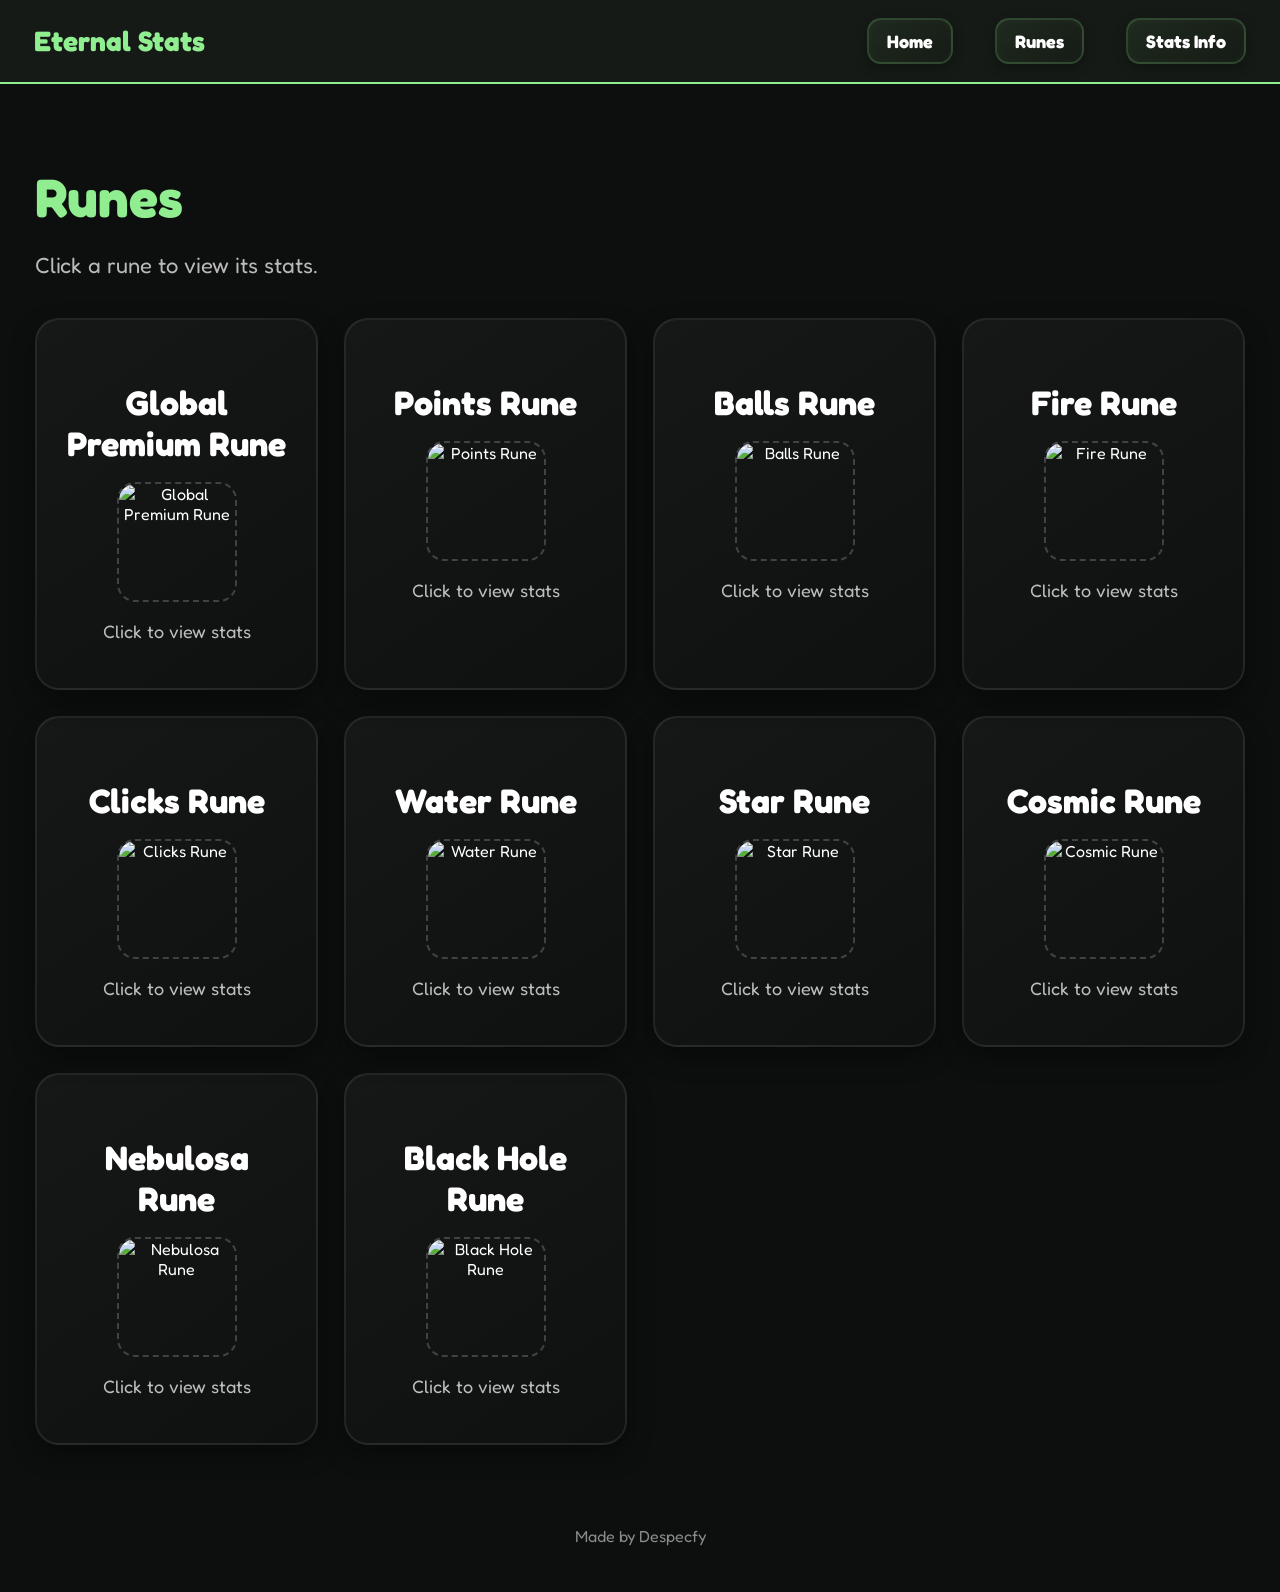
==== commit 5c1c9b1a: "Update runes.html" ====
--- a/runes.html
+++ b/runes.html
@@ -2,371 +2,289 @@
 <html lang="en">
 <head>
   <meta charset="UTF-8">
-  <meta name="viewport" content="width=device-width, initial-scale=1.0">
-
-  <title>Eternal Stats - Runes</title>
-
+  <title>Eternal Stats Runes</title>
   <link href="https://fonts.googleapis.com/css2?family=Fredoka:wght@500;600;700;800;900&display=swap" rel="stylesheet">
-
   <link rel="stylesheet" href="style.css">
 </head>
-
 <body>
 
 <header class="topbar">
   <h1>Eternal Stats</h1>
-
   <nav class="nav-buttons">
-    <a href="index.html">Home</a>
-    <a href="runes.html">Runes</a>
-    <a href="stats-info.html">Stats Info</a>
-  </nav>
+  <a href="index.html">Home</a>
+  <a href="runes.html">Runes</a>
+  <a href="stats-info.html">Stats Info</a>
+</nav>
 </header>
 
 <section class="page">
   <h2>Runes</h2>
   <p>Click a rune to view its stats.</p>
 
-  <div class="rune-grid">
-
-    <div class="rune-card" onclick="openRune(1)">
-      <h3>Global Premium Rune</h3>
-      <img class="rune-preview" src="images/runes/globalpremium.png">
+  <div class="rune-grid" id="runeGrid"></div>
+</section>
+
+<div id="popup" class="popup">
+  <div class="popup-box">
+    <button onclick="closeRune()">×</button>
+    <h2 id="popup-title">Rune</h2>
+
+    <div class="stats-grid" id="statsGrid"></div>
+  </div>
+</div>
+
+<script>
+const runes = [
+  { name: "Global Premium Rune" },
+  { name: "Points Rune" },
+  { name: "Balls Rune" },
+  { name: "Fire Rune" },
+  { name: "Clicks Rune" },
+  { name: "Water Rune" },
+  { name: "Star Rune" },
+  { name: "Cosmic Rune" },
+  { name: "Nebulosa Rune" },
+  { name: "Black Hole Rune" },
+];
+
+const runeData = {
+  1: [
+  { name: "Gilded Spark", chance: "1 in 1", owned: "INF", color: "#c8c08f", stats: [["xINF","Exp"],["xINF","Points"]] },
+
+  { name: "Royal Seal", chance: "1 in 10", owned: "INF", color: "#97c48f", stats: [["xINF","Balls"],["xINF","Exp"],["xINF","Points"]] },
+
+  { name: "Velvet Pass", chance: "1 in 55", owned: "Rune Luck Maxed at 100 Runes", color: "#c79ac7", stats: [["xINF","Balls"],["xINF","Exp"],["xINF","Points"],["x1.5","Rune Luck"]] },
+
+  { name: "Sovereign Crest", chance: "1 in 750", owned: "Rune Bulk/Luck Maxed at 134 Runes", color: "#7d96c9", stats: [["xINF","Exp"],["x3","Rune Bulk"],["x3","Rune Luck"]] },
+
+  { name: "Imperial Vault", chance: "1 in 2.5k", owned: "Rune Bulk/Luck Maxed at 40 Runes", color: "#c9bd45", stats: [["x3","Rune Bulk"],["x3","Rune Luck"]] },
+
+  { name: "Eternal Patron", chance: "1 in 10k", owned: "Rune Bulk/Luck Maxed at 27", color: "#c93d3d", stats: [["x5","Rune Bulk"],["+3","Rune Clone"],["x5","Rune Luck"],["x1.5","Rune Speed"]] }
+],
+  
+  2: [
+    { name: "Point Prism", chance: "1 in 2", owned: "Maxed at 2k Runes", color: "#c9b987", stats: [["x5","Exp"],["x5","Points"]] },
+    { name: "Score Core", chance: "1 in 50", owned: "Maxed at 1.7k Runes", color: "#78c47a", stats: [["x6","Exp"],["x6","Points"]] },
+    { name: "Pulse Token", chance: "1 in 200", owned: "Maxed at 1.5k Runes", color: "#6799c9", stats: [["x2","Balls"],["x7","Exp"],["x7","Points"]] },
+    { name: "Mind Shard", chance: "1 in 1k", owned: "Maxed at 1.4k Runes", color: "#a961c9", stats: [["x3","Balls"],["x8","Exp"],["x8","Points"]] },
+    { name: "Echo Point", chance: "1 in 5k", owned: "Maxed at 3k Runes", color: "#c9bd45", stats: [["x4","Balls"],["x10","Exp"],["x10","Points"]] },
+    { name: "Apex Counter", chance: "1 in 75k", owned: "Maxed at 10k Runes", color: "#c84ac4", stats: [["x5","Balls"],["x10","Exp"],["x2","Nebulosa"],["x10","Points"],["x4","Rune Bulk"],["x4","Rune Luck"]] },
+    { name: "Eternity Prism", chance: "1 in 5Sp", owned: "Maxed at 108M Runes", color: "#76b7cc", stats: [["x250","Exp"],["x1k","Points"],["x10","Rune Bulk"],["x15","Rune Speed"]] }
+  ],
+
+  3: [
+    { name: "Sphere Seed", chance: "1 in 2", owned: "Maxed at 4k Runes", color: "#c9b987", stats: [["x5","Balls"],["x5","Exp"],["x5","Points"]] },
+    { name: "Orbit Core", chance: "1 in 100", owned: "Maxed at 3k Runes", color: "#78c47a", stats: [["x3","Balls"],["x7","Exp"],["x7","Points"]] },
+    { name: "Pulse Orb", chance: "1 in 250", owned: "Maxed at 2.4k Runes", color: "#6799c9", stats: [["x4","Balls"],["x8","Exp"],["x8","Points"]] },
+    { name: "Nova Marble", chance: "1 in 1k", owned: "Maxed at 2.3k Runes", color: "#a961c9", stats: [["x5","Balls"],["x10","Exp"],["x10","Points"]] },
+    { name: "Crown Sphere", chance: "1 in 5k", owned: "Maxed at 2.2k Runes", color: "#c9bd45", stats: [["x6","Balls"],["x12","Exp"],["x2","Fire"],["x12","Points"]] },
+    { name: "Infinity Orb", chance: "1 in 750k", owned: "Maxed at 20k Runes", color: "#c84ac4", stats: [["x7","Balls"],["x15","Exp"],["x5","Fire"],["x3","Nebulosa"],["x15","Points"],["x5","Rune Bulk"],["x5","Rune Luck"]] },
+    { name: "Omega Sphere", chance: "1 in 100Oc", owned: "Maxed at 63k Runes", color: "#c48ac4", stats: [["x10","Black Hole"],["x10","Cosmic Dust"],["x20","Nebulosa"],["x8","Rarity Bulk"],["x8","Rarity Luck"],["x6","Rarity Speed"],["x4","Rune Bulk"],["x4","Rune Luck"]] }
+  ],
+
+  4: [
+  { name: "Ember Shard", chance: "1 in 2", owned: "Maxed at 4k Runes", color: "#c9a977", stats: [["x2","Balls"],["x5","Exp"],["x2","Fire"],["x5","Points"]] },
+
+  { name: "Ashen Core", chance: "1 in 100", owned: "Maxed at 3k Runes", color: "#c7896d", stats: [["x3","Balls"],["x7","Exp"],["x4","Fire"],["x7","Points"]] },
+
+  { name: "Blaze Sigil", chance: "1 in 250", owned: "Maxed at 2.4k Runes", color: "#c96559", stats: [["x4","Balls"],["x8","Exp"],["x5","Fire"],["x8","Points"]] },
+
+  { name: "Cinder Orb", chance: "1 in 1k", owned: "Maxed at 2.3k Runes", color: "#c45050", stats: [["x5","Balls"],["x10","Exp"],["x6","Fire"],["x10","Points"]] },
+
+  { name: "Inferno Crest", chance: "1 in 5k", owned: "Maxed at 2.2k Runes", color: "#c63d3d", stats: [["x6","Balls"],["x12","Exp"],["x7","Fire"],["x12","Points"]] },
+
+  { name: "Phoenix Heart", chance: "1 in 10M", owned: "Maxed at 400k Runes", color: "#c87522", stats: [["x7","Balls"],["x2","Clicks"],["x15","Exp"],["x8","Fire"],["x5","Nebulosa"],["x15","Points"],["x5","Rune Bulk"],["x5","Rune Luck"]] },
+
+  { name: "Everflame Core", chance: "1 in 3No", owned: "Maxed at 63k Runes", color: "#c9bd8f", stats: [["x10","Black Hole"],["x10","Cosmic Dust"],["x20","Nebulosa"],["x8","Rarity Bulk"],["x8","Rarity Luck"],["x6","Rarity Speed"],["x3","Rune Bulk"],["x3","Rune Luck"]] }
+],
+
+  5: [
+  { name: "Tap Spark", chance: "1 in 2", owned: "Maxed at 4k Runes", color: "#8fc4c9", stats: [["x2","Clicks"],["x5","Exp"],["x5","Points"]] },
+
+  { name: "Rhythm Chip", chance: "1 in 100", owned: "Maxed at 2.5k Runes", color: "#7fb2c9", stats: [["x2","Click Exp"],["x3","Clicks"],["x6","Exp"],["x6","Points"]] },
+
+  { name: "Combo Sigil", chance: "1 in 250", owned: "Maxed at 2k Runes", color: "#7199c9", stats: [["x3","Click Exp"],["x4","Clicks"],["x7","Exp"],["x7","Points"]] },
+
+  { name: "Tempo Core", chance: "1 in 1k", owned: "Maxed at 3k Runes", color: "#7b86c6", stats: [["x4","Click Exp"],["x5","Clicks"],["x10","Exp"],["x10","Points"]] },
+
+  { name: "Echo Trigger", chance: "1 in 5k", owned: "Maxed at 4k Runes", color: "#8a6bc9", stats: [["x5","Click Exp"],["x6","Clicks"],["x10","Exp"],["x10","Points"]] },
+
+  { name: "Infinite Switch", chance: "1 in 200M", owned: "Maxed at 22k Runes", color: "#b164c9", stats: [["x7","Click Exp"],["x7","Clicks"],["x12","Exp"],["x4","Nebulosa"],["x12","Points"],["x2","Rarity Luck"],["x3.2","Rune Bulk"],["x3.2","Rune Luck"]] },
+
+  { name: "Chrono Switch", chance: "1 in 100No", owned: "Maxed at 100k Runes", color: "#c58ac1", stats: [["x10","Click Exp"],["x18","Clicks"],["x15","Exp"],["x5","Nebulosa"],["x15","Points"],["x4","Rarity Luck"],["x4","Rune Bulk"],["x4","Rune Luck"],["x8","Stars"]] }
+],
+
+  6: [
+  { name: "Droplet Seed", chance: "1 in 2", owned: "Maxed at 4k Runes", color: "#9dc9cf", stats: [["x5","Exp"],["x5","Points"],["x2","Water"]] },
+
+  { name: "Tidal Core", chance: "1 in 100", owned: "Maxed at 2.5k Runes", color: "#7eb4c9", stats: [["x6","Exp"],["x6","Points"],["x3","Water"]] },
+
+  { name: "Mist Sigil", chance: "1 in 250", owned: "Maxed at 2k Runes", color: "#77a7cc", stats: [["x7","Exp"],["x7","Points"],["x4","Water"]] },
+
+  { name: "Current Orb", chance: "1 in 1k", owned: "Maxed at 1.8k Runes", color: "#6791c7", stats: [["x10","Exp"],["x10","Points"],["x5","Water"]] },
+
+  { name: "Abyss Crest", chance: "1 in 5k", owned: "Maxed at 900 Runes", color: "#5b7fd6", stats: [["x10","Exp"],["x10","Points"],["x6","Water"]] },
+
+  { name: "Leviathan Heart", chance: "1 in 5B", owned: "Maxed at 600k Runes", color: "#7878cf", stats: [["x5","Cosmic Dust"],["x13","Exp"],["x5","Nebulosa"],["x12","Points"],["x2","Rarity Bulk"],["x2","Rarity Luck"],["x6","Rune Bulk"],["x6","Rune Luck"],["x5","Water"]] },
+
+  { name: "Timeless Crest", chance: "1 in 500Sp", owned: "Maxed at 225k Runes", color: "#b4d0d1", stats: [["x10","Black Hole"],["x10","Cosmic Dust"],["x20","Nebulosa"],["x8","Rarity Bulk"],["x8","Rarity Luck"],["x6","Rarity Speed"],["x10","Rune Bulk"],["x10","Rune Luck"]] }
+],
+
+  7: [
+  { name: "Stellar Dust", chance: "1 in 2", owned: "Maxed at 4k Runes", color: "#c9c39f", stats: [["x5","Clicks"],["x5","Exp"],["x5","Stars"],["x5","Water"]] },
+
+  { name: "Nova Fragment", chance: "1 in 250", owned: "Maxed at 2.5k Runes", color: "#c7ad78", stats: [["x6","Clicks"],["x6","Exp"],["x6","Points"],["x6","Stars"],["x6","Water"]] },
+
+  { name: "Galaxy Shard", chance: "1 in 1k", owned: "Maxed at 2k Runes", color: "#a4abc9", stats: [["x7","Clicks"],["x7","Exp"],["x7","Points"],["x7","Stars"],["x7","Water"]] },
+
+  { name: "Supernova Core", chance: "1 in 2k", owned: "Maxed at 1.4k Runes", color: "#c48762", stats: [["x8","Clicks"],["x8","Exp"],["x8","Points"],["x8","Stars"],["x8","Water"]] },
+
+  { name: "Astral Prism", chance: "1 in 6k", owned: "Maxed at 800 Runes", color: "#96b7c9", stats: [["x9","Clicks"],["x9","Exp"],["x9","Points"],["x9","Stars"],["x9","Water"]] },
+
+  { name: "Infinite Constellation", chance: "1 in 100B", owned: "Maxed at 9M Runes", color: "#c56fa4", stats: [["x20","Cosmic Dust"],["x10","Exp"],["x5","Nebulosa"],["x2","Rarity Bulk"],["x2","Rarity Luck"],["x4","Rune Bulk"],["x5","Rune Luck"],["x10","Stars"]] },
+
+  { name: "Epoch Halo", chance: "1 in 10De", owned: "Maxed at 63k Runes", color: "#c8c88f", stats: [["x10","Black Hole"],["x10","Cosmic Dust"],["x20","Nebulosa"],["x8","Rarity Bulk"],["x8","Rarity Luck"],["x6","Rarity Speed"],["x3","Rune Bulk"],["x3","Rune Luck"]] }
+],
+
+  8: [
+  { name: "Dust Mote", chance: "1 in 2", owned: "Maxed at 400 Runes", color: "#aaa7bf", stats: [["x3","Cosmic Dust"],["x3","Stars"]] },
+
+  { name: "Void Speck", chance: "1 in 500", owned: "Maxed at 300 Runes", color: "#9b91c7", stats: [["x4","Cosmic Dust"],["x4","Points"],["x4","Stars"]] },
+
+  { name: "Gravity Grain", chance: "1 in 2k", owned: "Maxed at 200 Runes", color: "#9082c9", stats: [["x5","Cosmic Dust"],["x5","Exp"],["x5","Stars"]] },
+
+  { name: "Singularity Ash", chance: "1 in 6k", owned: "Maxed at 1k Runes", color: "#7b70c9", stats: [["x6","Cosmic Dust"],["x6","Exp"],["x6","Points"],["x6","Stars"]] },
+
+  { name: "Event Horizon", chance: "1 in 15k", owned: "Maxed at 600 Runes", color: "#655dcc", stats: [["x7","Cosmic Dust"],["x7","Exp"],["x7","Points"],["x7","Stars"]] },
+
+  { name: "Endless Collapse", chance: "1 in 2.5T", owned: "Maxed at 6.4M Runes", color: "#c162c4", stats: [["x20","Cosmic Dust"],["x20","Exp"],["x2","Rarity Bulk"],["x2","Rarity Luck"],["x2","Rarity Speed"],["x5","Rune Bulk"],["x5","Rune Luck"],["x10","Stars"]] },
+
+  { name: "Paradox Veil", chance: "1 in 1UDe", owned: "Maxed at 75k Runes", color: "#c994c9", stats: [["x10","Black Hole"],["x10","Cosmic Dust"],["x20","Nebulosa"],["x8","Rarity Bulk"],["x8","Rarity Luck"],["x6","Rarity Speed"],["x4","Rune Bulk"],["x4","Rune Luck"]] }
+],
+
+  9: [
+  { name: "Nebula Mist", chance: "1 in 2", owned: "Maxed at 2k Runes", color: "#8fc4c9", stats: [["x3","Cosmic Dust"],["x3","Nebulosa"],["x3","Points"],["x3","Rarity Luck"],["x3","Stars"]] },
+
+  { name: "Cluster Bloom", chance: "1 in 1k", owned: "Maxed at 1.5k Runes", color: "#82b8c9", stats: [["x4","Cosmic Dust"],["x4","Exp"],["x4","Nebulosa"],["x4","Points"],["x4","Rarity Luck"],["x4","Stars"]] },
+
+  { name: "Aurora Veil", chance: "1 in 5k", owned: "Maxed at 1.4k Runes", color: "#7fa7c9", stats: [["x5","Cosmic Dust"],["x5","Exp"],["x5","Nebulosa"],["x5","Points"],["x5","Rarity Bulk"],["x5","Rarity Luck"]] },
+
+  { name: "Galaxy Petal", chance: "1 in 10k", owned: "Maxed at 1k Runes", color: "#8b91c9", stats: [["x6","Cosmic Dust"],["x6","Nebulosa"],["x6","Points"],["x6","Rarity Bulk"],["x6","Rarity Luck"],["x6","Stars"]] },
+
+  { name: "Starseed Crown", chance: "1 in 100k", owned: "Maxed at 6k Runes", color: "#9679c9", stats: [["x7","Nebulosa"],["x7","Rarity Bulk"],["x7","Rarity Luck"],["x7","Stars"]] },
+
+  { name: "Infinite Bloom", chance: "1 in 100T", owned: "Maxed at 9M Runes", color: "#c46cac", stats: [["x2","Black Hole"],["x20","Cosmic Dust"],["x10","Exp"],["x10","Nebulosa"],["x10","Rarity Bulk"],["x10","Rarity Luck"]] },
+
+  { name: "Celestial Bloom", chance: "1 in 100UDe", owned: "Maxed at 75k Runes", color: "#c69abd", stats: [["x10","Black Hole"],["x10","Cosmic Dust"],["x20","Nebulosa"],["x8","Rarity Bulk"],["x8","Rarity Luck"],["x6","Rarity Speed"],["x4","Rune Bulk"],["x4","Rune Luck"]] }
+],
+
+  10: [
+  { name: "Void Seed", chance: "1 in 1", owned: "Maxed at 2k Runes", color: "#aaa0c2", stats: [["x2","Black Hole"],["x3","Nebulosa"],["x3","Rarity Luck"]] },
+
+  { name: "Gravity Core", chance: "1 in 10M", owned: "Maxed at 3k Runes", color: "#9687c4", stats: [["x2","Black Hole"],["x4","Nebulosa"],["x4","Rarity Luck"]] },
+
+  { name: "Singularity Pulse", chance: "1 in 500M", owned: "Maxed at 4k Runes", color: "#8576c6", stats: [["x5","Black Hole"],["x5","Nebulosa"],["x3","Rarity Bulk"],["x3","Rarity Luck"]] },
+
+  { name: "Event Crest", chance: "1 in 10B", owned: "Maxed at 90k Runes", color: "#7567c5", stats: [["x10","Black Hole"],["x6","Nebulosa"],["x5","Rarity Bulk"],["x5","Rarity Luck"]] },
+
+  { name: "Abyssal Maw", chance: "1 in 25Qd", owned: "Maxed at 200k Runes", color: "#6658c8", stats: [["x7","Black Hole"],["x7","Nebulosa"],["x5","Rarity Bulk"],["x5","Rarity Luck"],["x2","Rarity Speed"],["x2","Rune Luck"]] },
+
+  { name: "Infinite Rift", chance: "1 in 750Qd", owned: "Maxed at 150k Runes", color: "#c070c7", stats: [["x20","Black Hole"],["x15","Cosmic Dust"],["x15","Nebulosa"],["x10","Rarity Bulk"],["x10","Rarity Luck"],["x5","Rarity Speed"],["x4","Rune Bulk"],["x4","Rune Luck"]] },
+
+  { name: "Oblivion Crown", chance: "1 in 1Sx", owned: "Maxed at 40B Runes", color: "#b9a9c8", stats: [["x1k","Black Hole"],["x1M","Cosmic Dust"],["x10","Rarity Bulk"],["x15","Rarity Luck"],["x10","Rarity Speed"],["x25","Rune Bulk"],["x25","Rune Luck"],["x25","Rune Speed"]] }
+],
+};
+
+const runeGrid = document.getElementById("runeGrid");
+
+runes.forEach((rune, index) => {
+  const number = index + 1;
+
+  runeGrid.innerHTML += `
+    <div class="rune-card" onclick="openRune('${rune.name}', ${number})">
+      <h3>${rune.name}</h3>
+      <img class="rune-preview" src="images/rune${number}.png" alt="${rune.name}">
       <p>Click to view stats</p>
     </div>
-
-    <div class="rune-card" onclick="openRune(2)">
-      <h3>Points Rune</h3>
-      <img class="rune-preview" src="images/runes/points.png">
-      <p>Click to view stats</p>
-    </div>
-
-    <div class="rune-card" onclick="openRune(3)">
-      <h3>Balls Rune</h3>
-      <img class="rune-preview" src="images/runes/balls.png">
-      <p>Click to view stats</p>
-    </div>
-
-    <div class="rune-card" onclick="openRune(4)">
-      <h3>Fire Rune</h3>
-      <img class="rune-preview" src="images/runes/fire.png">
-      <p>Click to view stats</p>
-    </div>
-
-    <div class="rune-card" onclick="openRune(5)">
-      <h3>Clicks Rune</h3>
-      <img class="rune-preview" src="images/runes/clicks.png">
-      <p>Click to view stats</p>
-    </div>
-
-    <div class="rune-card" onclick="openRune(6)">
-      <h3>Water Rune</h3>
-      <img class="rune-preview" src="images/runes/water.png">
-      <p>Click to view stats</p>
-    </div>
-
-    <div class="rune-card" onclick="openRune(7)">
-      <h3>Star Rune</h3>
-      <img class="rune-preview" src="images/runes/star.png">
-      <p>Click to view stats</p>
-    </div>
-
-    <div class="rune-card" onclick="openRune(8)">
-      <h3>Cosmic Rune</h3>
-      <img class="rune-preview" src="images/runes/cosmic.png">
-      <p>Click to view stats</p>
-    </div>
-
-    <div class="rune-card" onclick="openRune(9)">
-      <h3>Nebulosa Rune</h3>
-      <img class="rune-preview" src="images/runes/nebulosa.png">
-      <p>Click to view stats</p>
-    </div>
-
-    <div class="rune-card" onclick="openRune(10)">
-      <h3>Black Hole Rune</h3>
-      <img class="rune-preview" src="images/runes/blackhole.png">
-      <p>Click to view stats</p>
-    </div>
-
-  </div>
-</section>
-
-<div class="popup" id="popup">
-  <div class="popup-box">
-
-    <button onclick="closeRune()">×</button>
-
-    <h2 id="popup-title"></h2>
-
-    <div class="stats-grid" id="popup-content"></div>
-
-  </div>
-</div>
-
-<script>
-
-const runeData = {
-
-  9: {
-    title: "Nebulosa Rune",
-
-    cards: [
-
-      {
-        name: "Nebula Mist",
-        chance: "1 in 2",
-        maxed: "Maxed at 2k Runes",
-        owned: "",
-        color: "#b9ecf2",
-
-        stats: [
-          ["x3","Cosmic Dust"],
-          ["x3","Nebulosa"],
-          ["x3","Points"],
-          ["x3","Rarity Luck"],
-          ["x3","Stars"]
-        ]
-      },
-
-      {
-        name: "Celestial Bloom",
-        chance: "1 in 100UDe",
-        maxed: "Maxed at 10T Runes",
-        owned: "",
-        color: "#c69abd",
-
-        stats: [
-          ["x10","Black Hole"],
-          ["x10","Cosmic Dust"],
-          ["x20","Nebulosa"],
-          ["x8","Rarity Bulk"],
-          ["x8","Rarity Luck"],
-          ["x6","Rarity Speed"],
-          ["x4","Rune Bulk"],
-          ["x4","Rune Luck"]
-        ]
-      }
-
-    ]
+  `;
+});
+
+function openRune(name, number) {
+  document.getElementById("popup-title").textContent = name;
+
+  const statsGrid = document.getElementById("statsGrid");
+  statsGrid.innerHTML = "";
+
+  if (runeData[number]) {
+    runeData[number].forEach(card => {
+      let statsHTML = "";
+
+      card.stats.forEach(stat => {
+        statsHTML += `
+          <div class="stat-line">
+            <span class="multi">${stat[0]}</span>
+            <span class="${getStatClass(stat[1])}">${stat[1]}</span>
+            <span class="max">[Max]</span>
+          </div>
+        `;
+      });
+
+      const compactClass = card.stats.length >= 7 ? " compact-card" : "";
+
+      statsGrid.innerHTML += `
+        <div class="custom-stat-card${compactClass}" style="background:${card.color};">
+          <h3>${card.name}</h3>
+          <h4>[${card.chance}]</h4>
+          <h4>${card.owned}</h4>
+          <div class="card-line"></div>
+          ${statsHTML}
+        </div>
+      `;
+    });
+  } else {
+    for (let i = 1; i <= 7; i++) {
+      statsGrid.innerHTML += `
+        <div class="stat-picture">
+          <img src="images/rune${number}-stat${i}.png" alt="${name} stat ${i}">
+        </div>
+      `;
+    }
   }
 
-};
-
-function getClass(stat) {
-
-  return stat
-    .toLowerCase()
-    .replace(/\s/g, "-");
+  document.getElementById("popup").style.display = "flex";
 }
 
-function openRune(number) {
-
-  const popup = document.getElementById("popup");
-  const title = document.getElementById("popup-title");
-  const content = document.getElementById("popup-content");
-
-  popup.style.display = "flex";
-
-  const rune = runeData[number];
-
-  if (!rune) {
-    title.textContent = "Coming Soon";
-    content.innerHTML = "";
-    return;
-  }
-
-  title.textContent = rune.title;
-
-  content.innerHTML = "";
-
-  rune.cards.forEach(card => {
-
-    const compact =
-      card.stats.length >= 7 ? "compact-card" : "";
-
-    const cardHTML = `
-
-      <div class="custom-stat-card ${compact}" style="background:${card.color}">
-
-        <h3>${card.name}</h3>
-
-        <div class="chance-wrapper">
-
-          <h4>[${card.chance}]</h4>
-
-          ${number !== 1 ? `
-            <div class="luck-calc">
-
-              <input
-                type="text"
-                placeholder="Your Luck"
-                class="luck-input"
-                oninput="updateChance(this, '${card.chance}')"
-              >
-
-              <div class="luck-result">
-                1 in ???
-              </div>
-
-            </div>
-          ` : ""}
-
-        </div>
-
-        <div class="owned-text">
-          ${card.maxed}
-        </div>
-
-        <div class="card-line"></div>
-
-        ${card.stats.map(stat => `
-          <div class="stat-line">
-
-            <span class="multi">
-              ${stat[0]}
-            </span>
-
-            <span class="${getClass(stat[1])}">
-              ${stat[1]}
-            </span>
-
-            <span class="max">
-              [Max]
-            </span>
-
-          </div>
-        `).join("")}
-
-      </div>
-    `;
-
-    content.innerHTML += cardHTML;
-
-  });
-
+function getStatClass(stat) {
+  if (stat === "Exp") return "exp";
+  if (stat === "Points") return "points";
+  if (stat === "Balls") return "balls";
+  if (stat === "Fire") return "fire";
+  if (stat === "Nebulosa") return "nebulosa";
+  if (stat === "Rune Bulk") return "rune-bulk";
+  if (stat === "Rune Luck") return "rune-luck";
+  if (stat === "Rune Speed") return "rune-speed";
+  if (stat === "Black Hole") return "black-hole";
+  if (stat === "Cosmic Dust") return "cosmic-dust";
+  if (stat === "Rarity Bulk") return "rarity-bulk";
+  if (stat === "Rarity Luck") return "rarity-luck";
+  if (stat === "Rarity Speed") return "rarity-speed";
+  if (stat === "Clicks") return "clicks";
+  if (stat === "Click Exp") return "click-exp";
+  if (stat === "Stars") return "stars";
+  if (stat === "Water") return "water";
+  if (stat === "Stars") return "stars";
+  if (stat === "Rune Clone") return "rune-clone";
+  return "";
 }
 
 function closeRune() {
   document.getElementById("popup").style.display = "none";
 }
-
-const suffixes = {
-  k: 1e3,
-  M: 1e6,
-  B: 1e9,
-  T: 1e12,
-  Qd: 1e15,
-  Qn: 1e18,
-  Sx: 1e21,
-  Sp: 1e24,
-  Oc: 1e27,
-  No: 1e30,
-  De: 1e33,
-  Ude: 1e36,
-  DDe: 1e39,
-  TDe: 1e42,
-  QdDe: 1e45,
-  QnDe: 1e48,
-  SxDe: 1e51,
-  SpDe: 1e54,
-  OcDe: 1e57,
-  NoDe: 1e60,
-  Vt: 1e63,
-  UVt: 1e66,
-  DVt: 1e69,
-  TVt: 1e72,
-  QdVt: 1e75,
-  QnVt: 1e78,
-  SxVt: 1e81,
-  SpVt: 1e84,
-  OcVt: 1e87,
-  NoVt: 1e90,
-  Tg: 1e93,
-  Utg: 1e96
-};
-
-function parseNumber(input) {
-
-  input = input.trim();
-
-  const match =
-    input.match(/^([\d.]+)\s*([a-zA-Z]+)?$/);
-
-  if (!match) return 0;
-
-  const number = parseFloat(match[1]);
-  const suffix = match[2];
-
-  if (!suffix) return number;
-
-  return number * (suffixes[suffix] || 1);
-}
-
-function parseChance(chanceText) {
-
-  return parseNumber(
-
-    chanceText
-      .replace("1 in ", "")
-      .replace("[", "")
-      .replace("]", "")
-
-  );
-}
-
-function formatChance(num) {
-
-  if (num <= 1) return "1";
-
-  const entries =
-    Object.entries(suffixes).reverse();
-
-  for (const [suffix, value] of entries) {
-
-    if (num >= value) {
-
-      return (
-        (num / value)
-          .toFixed(2)
-          .replace(/\.00$/, "") + suffix
-      );
-
-    }
-  }
-
-  return Math.floor(num).toString();
-}
-
-function updateChance(input, baseChanceText) {
-
-  const luck = parseNumber(input.value);
-
-  const result =
-    input.parentElement.querySelector(".luck-result");
-
-  if (!luck || luck <= 0) {
-
-    result.textContent = "1 in ???";
-    return;
-
-  }
-
-  const baseChance =
-    parseChance(baseChanceText);
-
-  let finalChance =
-    baseChance / luck;
-
-  if (finalChance < 1) {
-    finalChance = 1;
-  }
-
-  result.textContent =
-    "1 in " + formatChance(finalChance);
-}
-
 </script>
+
+<footer>
+  <p>Made by Despecfy</p>
+</footer>
 
 </body>
 </html>
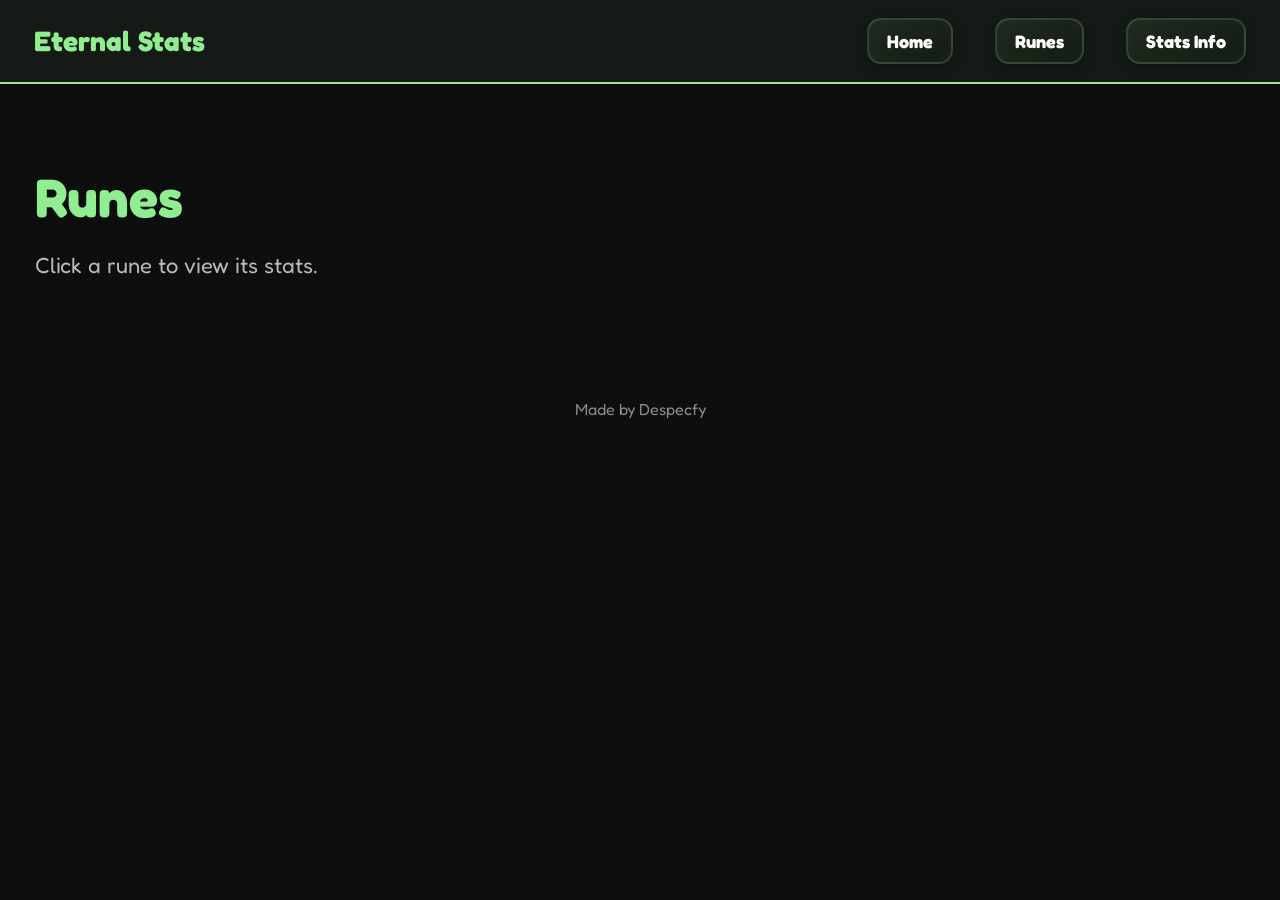
==== commit e3ed7048: "Update runes.html" ====
--- a/runes.html
+++ b/runes.html
@@ -234,8 +234,30 @@
       statsGrid.innerHTML += `
         <div class="custom-stat-card${compactClass}" style="background:${card.color};">
           <h3>${card.name}</h3>
-          <h4>[${card.chance}]</h4>
-          <h4>${card.owned}</h4>
+          <div class="chance-wrapper">
+
+  <h4>[${card.chance}]</h4>
+
+  ${number !== 1 ? `
+    <div class="luck-calc">
+
+      <input
+        type="text"
+        placeholder="Your Luck"
+        class="luck-input"
+        oninput="updateChance(this, '${card.chance}')"
+      >
+
+      <div class="luck-result">
+        1 in ???
+      </div>
+
+    </div>
+  ` : ""}
+
+</div>
+
+<h4>${card.owned}</h4>
           <div class="card-line"></div>
           ${statsHTML}
         </div>
@@ -280,6 +302,88 @@
 function closeRune() {
   document.getElementById("popup").style.display = "none";
 }
+  const suffixList = [
+  "k", "M", "B", "T", "Qd", "Qn", "Sx", "Sp", "Oc", "No",
+  "De", "Ude", "DDe", "TDe", "QdDe", "QnDe", "SxDe", "SpDe", "OcDe", "NoDe",
+  "Vt", "UVt", "DVt", "TVt", "QdVt", "QnVt", "SxVt", "SpVt", "OcVt", "NoVt",
+  "Tg", "Utg"
+];
+
+const suffixes = {};
+
+suffixList.forEach((suffix, index) => {
+  suffixes[suffix.toLowerCase()] = Math.pow(1000, index + 1);
+});
+
+function parseNumber(input) {
+  input = input.trim();
+
+  const match = input.match(/^([\d.]+)\s*([a-zA-Z]+)?$/);
+  if (!match) return 0;
+
+  const number = parseFloat(match[1]);
+  const suffix = match[2];
+
+  if (!suffix) return number;
+
+  return number * (suffixes[suffix.toLowerCase()] || 1);
+}
+function parseChance(chanceText) {
+
+  return parseNumber(
+
+    chanceText
+      .replace("1 in ", "")
+      .replace("[", "")
+      .replace("]", "")
+
+  );
+}
+
+function formatChance(num) {
+  if (num <= 1) return "1";
+
+  for (let i = suffixList.length - 1; i >= 0; i--) {
+    const suffix = suffixList[i];
+    const value = Math.pow(1000, i + 1);
+
+    if (num >= value) {
+      return (num / value).toFixed(2).replace(/\.00$/, "") + suffix;
+    }
+  }
+
+  return Math.floor(num).toString();
+}
+  return Math.floor(num).toString();
+}
+
+function updateChance(input, baseChanceText) {
+
+  const luck = parseNumber(input.value);
+
+  const result =
+    input.parentElement.querySelector(".luck-result");
+
+  if (!luck || luck <= 0) {
+
+    result.textContent = "1 in ???";
+    return;
+
+  }
+
+  const baseChance =
+    parseChance(baseChanceText);
+
+  let finalChance =
+    baseChance / luck;
+
+  if (finalChance < 1) {
+    finalChance = 1;
+  }
+
+  result.textContent =
+    "1 in " + formatChance(finalChance);
+}
 </script>
 
 <footer>
--- a/style.css
+++ b/style.css
@@ -480,7 +480,6 @@
     flex-direction:column;
     align-items:center;
     gap:8px;
-    margin-top:4px;
 }
 
 .luck-calc{
@@ -488,20 +487,21 @@
     flex-direction:column;
     align-items:center;
     gap:6px;
-    width:100%;
 }
 
 .luck-input{
     width:120px;
+
+    padding:8px 10px;
+
     border:none;
     outline:none;
-    border-radius:12px;
+
+    border-radius:14px;
 
     background:rgba(0,0,0,0.18);
 
-    padding:8px 12px;
-
-    text-align:center;
+    border:2px solid rgba(255,255,255,0.15);
 
     color:white;
 
@@ -509,7 +509,7 @@
     font-size:15px;
     font-weight:700;
 
-    border:2px solid rgba(255,255,255,0.15);
+    text-align:center;
 
     transition:0.15s;
 }
@@ -525,7 +525,7 @@
 
 .luck-result{
     font-family:'Fredoka',sans-serif;
-    font-size:16px;
+    font-size:15px;
     font-weight:800;
 
     color:white;
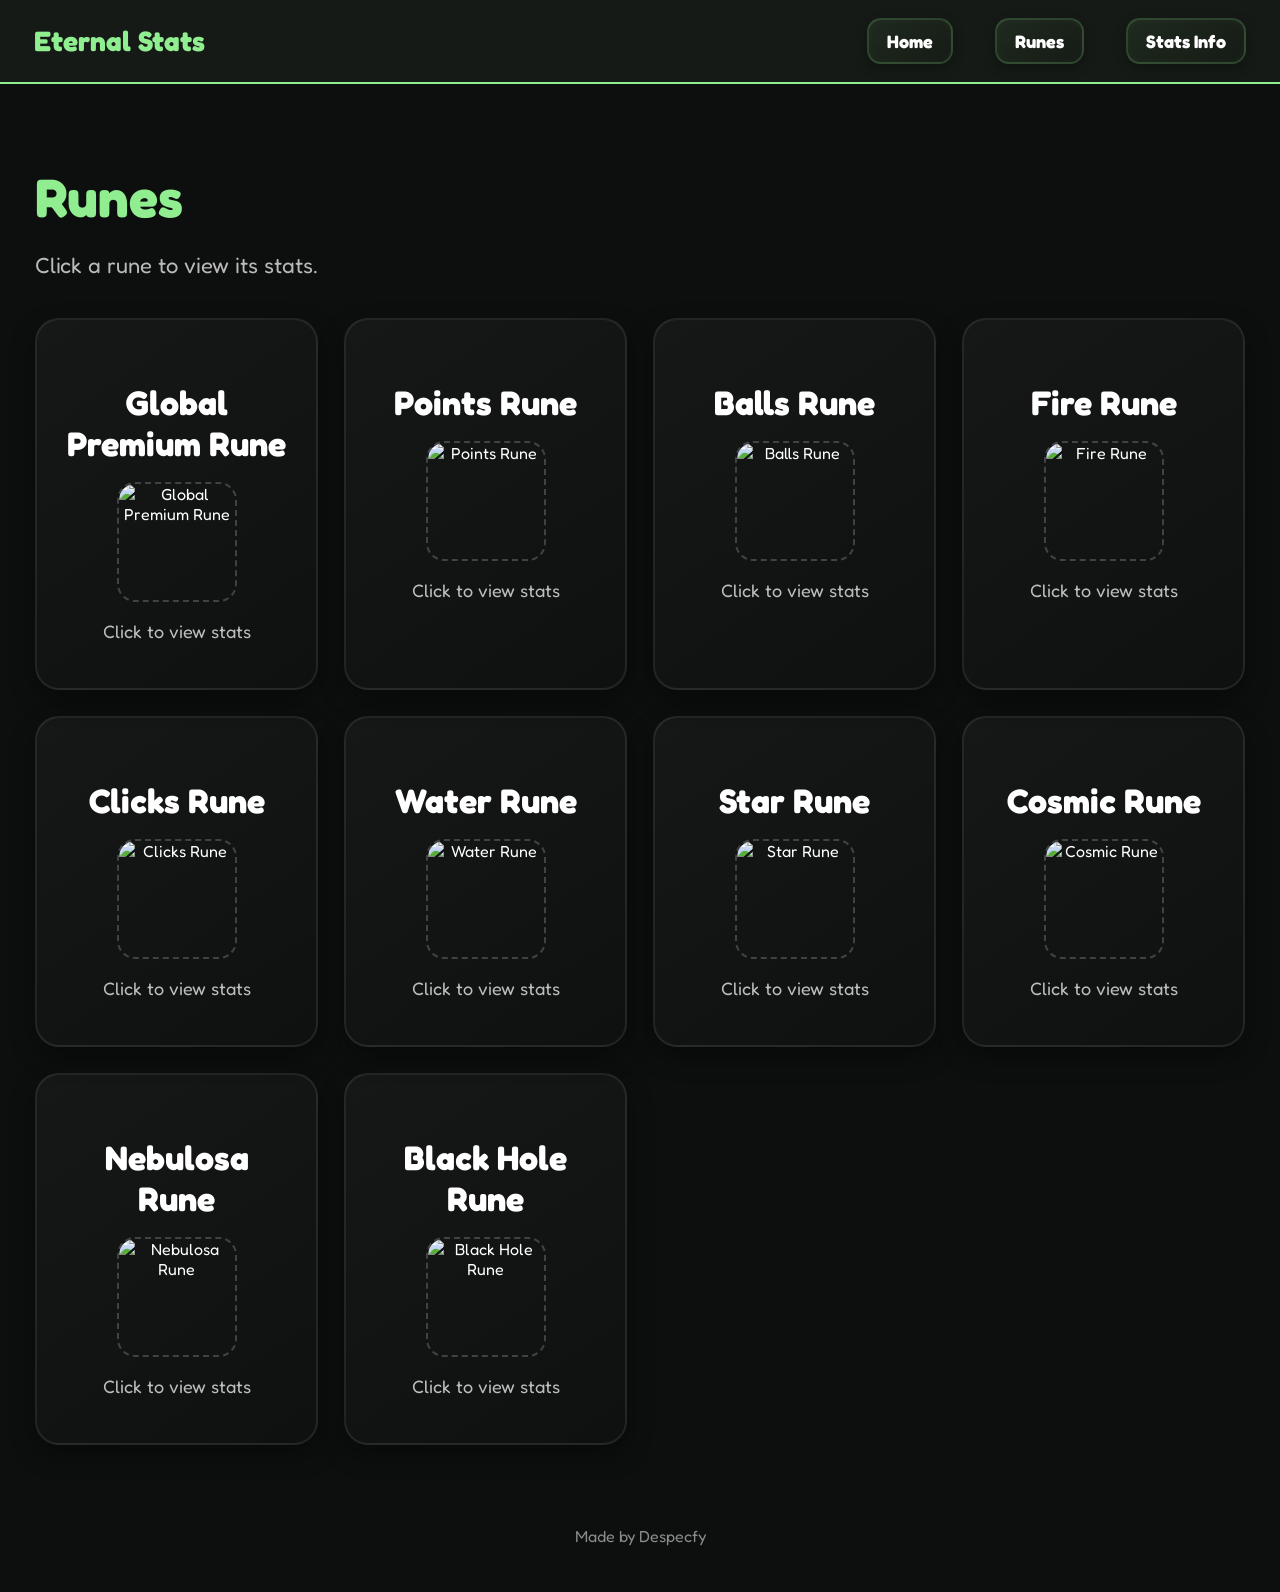
==== commit e516727d: "Update runes.html" ====
--- a/runes.html
+++ b/runes.html
@@ -302,7 +302,8 @@
 function closeRune() {
   document.getElementById("popup").style.display = "none";
 }
-  const suffixList = [
+
+const suffixList = [
   "k", "M", "B", "T", "Qd", "Qn", "Sx", "Sp", "Oc", "No",
   "De", "Ude", "DDe", "TDe", "QdDe", "QnDe", "SxDe", "SpDe", "OcDe", "NoDe",
   "Vt", "UVt", "DVt", "TVt", "QdVt", "QnVt", "SxVt", "SpVt", "OcVt", "NoVt",
@@ -319,6 +320,7 @@
   input = input.trim();
 
   const match = input.match(/^([\d.]+)\s*([a-zA-Z]+)?$/);
+
   if (!match) return 0;
 
   const number = parseFloat(match[1]);
@@ -328,15 +330,13 @@
 
   return number * (suffixes[suffix.toLowerCase()] || 1);
 }
+
 function parseChance(chanceText) {
-
   return parseNumber(
-
     chanceText
       .replace("1 in ", "")
       .replace("[", "")
       .replace("]", "")
-
   );
 }
 
@@ -354,35 +354,22 @@
 
   return Math.floor(num).toString();
 }
-  return Math.floor(num).toString();
-}
 
 function updateChance(input, baseChanceText) {
-
   const luck = parseNumber(input.value);
-
-  const result =
-    input.parentElement.querySelector(".luck-result");
+  const result = input.parentElement.querySelector(".luck-result");
 
   if (!luck || luck <= 0) {
-
     result.textContent = "1 in ???";
     return;
-
   }
 
-  const baseChance =
-    parseChance(baseChanceText);
-
-  let finalChance =
-    baseChance / luck;
-
-  if (finalChance < 1) {
-    finalChance = 1;
-  }
-
-  result.textContent =
-    "1 in " + formatChance(finalChance);
+  const baseChance = parseChance(baseChanceText);
+  let finalChance = baseChance / luck;
+
+  if (finalChance < 1) finalChance = 1;
+
+  result.textContent = "1 in " + formatChance(finalChance);
 }
 </script>
 
